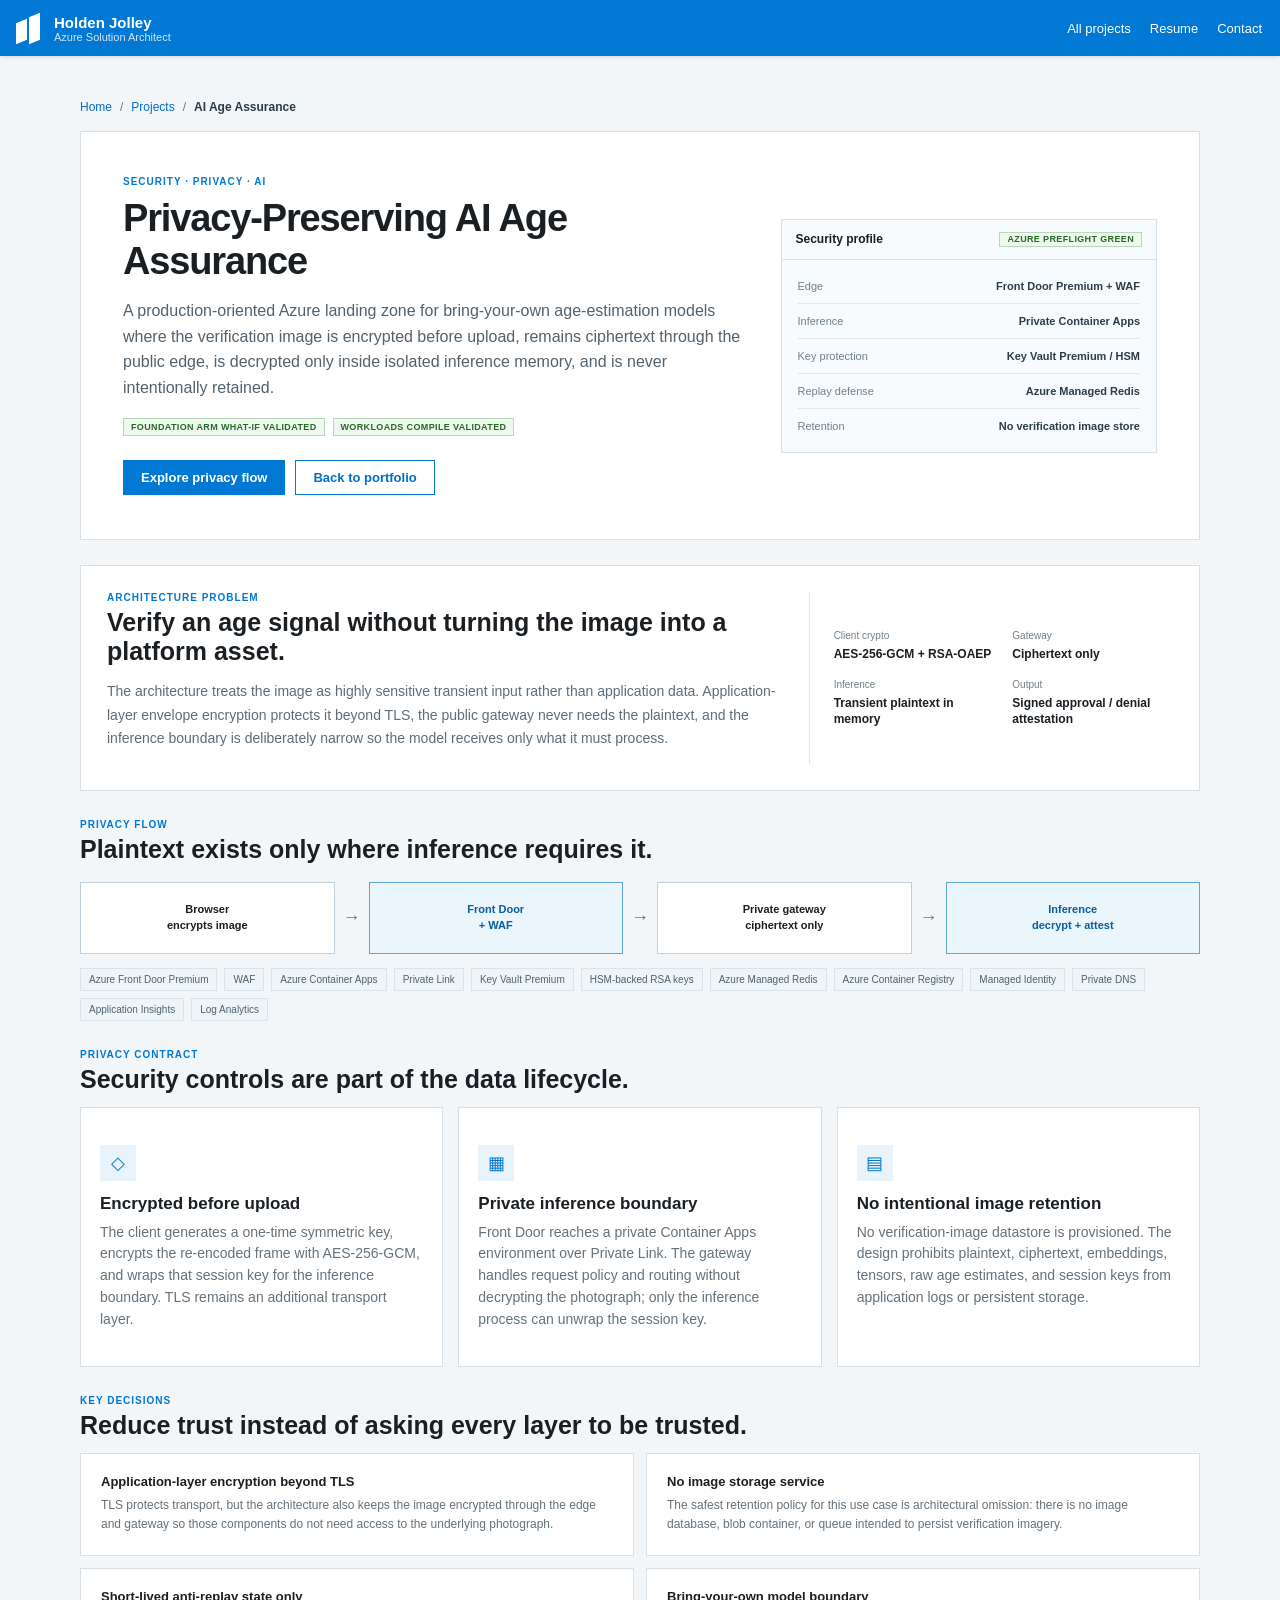
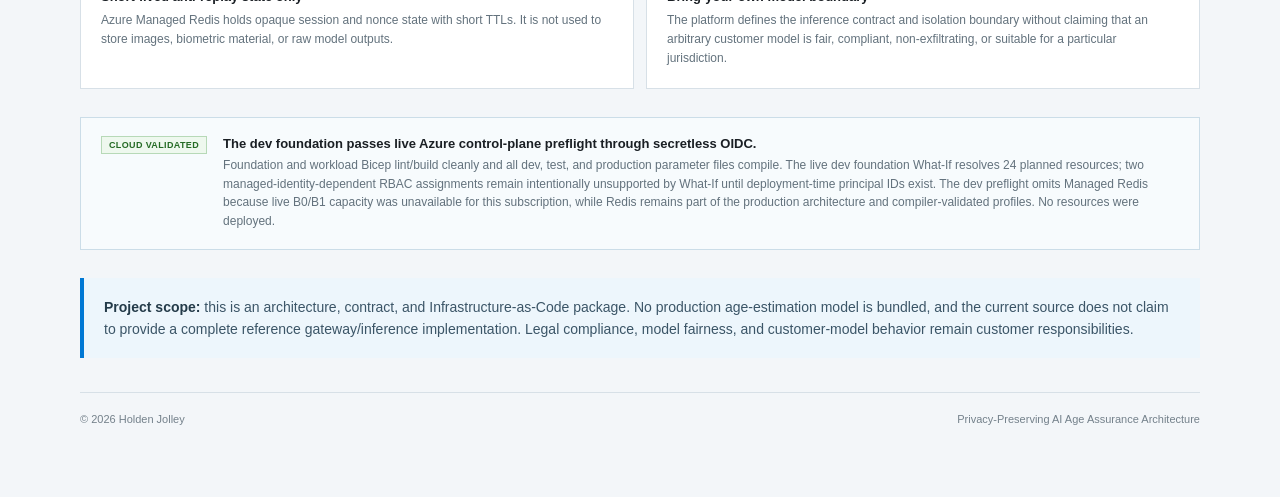
==== projects/age-verification/index.html @ d97024db "Update age assurance cloud validation evidence" ====
<!doctype html>
<html lang="en">
<head>
  <meta charset="utf-8">
  <meta name="viewport" content="width=device-width,initial-scale=1">
  <meta name="description" content="Privacy-preserving AI age assurance Azure reference architecture by Holden Jolley using client-side encryption, private inference, HSM-backed keys, and no intentional image retention.">
  <title>AI Age Assurance Platform | Holden Jolley</title>
  <link rel="stylesheet" href="../../styles.css">
</head>
<body>
  <header class="topbar">
    <div class="brand"><div class="azure-mark" aria-hidden="true"><span></span><span></span></div><div><div class="brand-title">Holden Jolley</div><div class="brand-subtitle">Azure Solution Architect</div></div></div>
    <div class="top-actions"><a href="../../#projects">All projects</a><a href="../../resume.pdf">Resume</a><a href="mailto:Jolleyholden@gmail.com">Contact</a></div>
  </header>

  <main class="content project-page">
    <div class="breadcrumb"><a href="../../">Home</a><span>/</span><a href="../../#projects">Projects</a><span>/</span><strong>AI Age Assurance</strong></div>

    <section class="hero">
      <div>
        <div class="project-kicker"><div class="eyebrow">SECURITY · PRIVACY · AI</div></div>
        <h1>Privacy-Preserving AI Age Assurance</h1>
        <p class="hero-copy">A production-oriented Azure landing zone for bring-your-own age-estimation models where the verification image is encrypted before upload, remains ciphertext through the public edge, is decrypted only inside isolated inference memory, and is never intentionally retained.</p>
        <div class="project-status"><span class="status-chip success">Foundation ARM What-If validated</span><span class="status-chip success">Workloads compile validated</span></div>
        <div class="hero-actions"><a class="button primary" href="#privacy-flow">Explore privacy flow</a><a class="button" href="../../">Back to portfolio</a></div>
      </div>
      <div class="hero-panel validation-panel">
        <div class="panel-header"><span>Security profile</span><span class="status-chip success">Azure preflight green</span></div>
        <div class="validation-list">
          <div><span>Edge</span><strong>Front Door Premium + WAF</strong></div>
          <div><span>Inference</span><strong>Private Container Apps</strong></div>
          <div><span>Key protection</span><strong>Key Vault Premium / HSM</strong></div>
          <div><span>Replay defense</span><strong>Azure Managed Redis</strong></div>
          <div><span>Retention</span><strong>No verification image store</strong></div>
        </div>
      </div>
    </section>

    <section class="section split">
      <div>
        <div class="eyebrow">ARCHITECTURE PROBLEM</div>
        <h2>Verify an age signal without turning the image into a platform asset.</h2>
        <p>The architecture treats the image as highly sensitive transient input rather than application data. Application-layer envelope encryption protects it beyond TLS, the public gateway never needs the plaintext, and the inference boundary is deliberately narrow so the model receives only what it must process.</p>
      </div>
      <div class="info-card">
        <div><span>Client crypto</span><strong>AES-256-GCM + RSA-OAEP</strong></div>
        <div><span>Gateway</span><strong>Ciphertext only</strong></div>
        <div><span>Inference</span><strong>Transient plaintext in memory</strong></div>
        <div><span>Output</span><strong>Signed approval / denial attestation</strong></div>
      </div>
    </section>

    <section class="section" id="privacy-flow">
      <div class="eyebrow">PRIVACY FLOW</div>
      <h2>Plaintext exists only where inference requires it.</h2>
      <div class="architecture-flow seven" aria-label="Age assurance privacy flow">
        <div class="flow-node">Browser<br>encrypts image</div><div class="flow-arrow">→</div>
        <div class="flow-node accent">Front Door<br>+ WAF</div><div class="flow-arrow">→</div>
        <div class="flow-node">Private gateway<br>ciphertext only</div><div class="flow-arrow">→</div>
        <div class="flow-node accent">Inference<br>decrypt + attest</div>
      </div>
      <div class="service-list" aria-label="Azure services used">
        <span>Azure Front Door Premium</span><span>WAF</span><span>Azure Container Apps</span><span>Private Link</span><span>Key Vault Premium</span><span>HSM-backed RSA keys</span><span>Azure Managed Redis</span><span>Azure Container Registry</span><span>Managed Identity</span><span>Private DNS</span><span>Application Insights</span><span>Log Analytics</span>
      </div>
    </section>

    <section class="section">
      <div class="eyebrow">PRIVACY CONTRACT</div>
      <h2>Security controls are part of the data lifecycle.</h2>
      <div class="project-grid">
        <div class="project-card"><div class="service-icon">◇</div><h3>Encrypted before upload</h3><p>The client generates a one-time symmetric key, encrypts the re-encoded frame with AES-256-GCM, and wraps that session key for the inference boundary. TLS remains an additional transport layer.</p></div>
        <div class="project-card"><div class="service-icon">▦</div><h3>Private inference boundary</h3><p>Front Door reaches a private Container Apps environment over Private Link. The gateway handles request policy and routing without decrypting the photograph; only the inference process can unwrap the session key.</p></div>
        <div class="project-card"><div class="service-icon">▤</div><h3>No intentional image retention</h3><p>No verification-image datastore is provisioned. The design prohibits plaintext, ciphertext, embeddings, tensors, raw age estimates, and session keys from application logs or persistent storage.</p></div>
      </div>
    </section>

    <section class="section">
      <div class="eyebrow">KEY DECISIONS</div>
      <h2>Reduce trust instead of asking every layer to be trusted.</h2>
      <div class="decision-grid">
        <div class="decision-card"><strong>Application-layer encryption beyond TLS</strong><p>TLS protects transport, but the architecture also keeps the image encrypted through the edge and gateway so those components do not need access to the underlying photograph.</p></div>
        <div class="decision-card"><strong>No image storage service</strong><p>The safest retention policy for this use case is architectural omission: there is no image database, blob container, or queue intended to persist verification imagery.</p></div>
        <div class="decision-card"><strong>Short-lived anti-replay state only</strong><p>Azure Managed Redis holds opaque session and nonce state with short TTLs. It is not used to store images, biometric material, or raw model outputs.</p></div>
        <div class="decision-card"><strong>Bring-your-own model boundary</strong><p>The platform defines the inference contract and isolation boundary without claiming that an arbitrary customer model is fair, compliant, non-exfiltrating, or suitable for a particular jurisdiction.</p></div>
      </div>
    </section>

    <section class="section">
      <div class="status-banner">
        <span class="status-chip success">Cloud validated</span>
        <div><strong>The dev foundation passes live Azure control-plane preflight through secretless OIDC.</strong><p>Foundation and workload Bicep lint/build cleanly and all dev, test, and production parameter files compile. The live dev foundation What-If resolves 24 planned resources; two managed-identity-dependent RBAC assignments remain intentionally unsupported by What-If until deployment-time principal IDs exist. The dev preflight omits Managed Redis because live B0/B1 capacity was unavailable for this subscription, while Redis remains part of the production architecture and compiler-validated profiles. No resources were deployed.</p></div>
      </div>
    </section>

    <section class="section callout"><strong>Project scope:</strong> this is an architecture, contract, and Infrastructure-as-Code package. No production age-estimation model is bundled, and the current source does not claim to provide a complete reference gateway/inference implementation. Legal compliance, model fairness, and customer-model behavior remain customer responsibilities.</section>

    <footer><span>© 2026 Holden Jolley</span><span>Privacy-Preserving AI Age Assurance Architecture</span></footer>
  </main>
</body>
</html>
---- styles.css ----
*{box-sizing:border-box}html{scroll-behavior:smooth}body{margin:0;background:#f3f6f9;color:#1a1f24;font-family:"Segoe UI",Arial,sans-serif;font-size:14px}.topbar{height:56px;background:#0078d4;color:#fff;display:flex;align-items:center;justify-content:space-between;padding:0 18px 0 16px;position:sticky;top:0;z-index:20;box-shadow:0 1px 4px #0002}.brand{display:flex;align-items:center;gap:11px}.azure-mark{width:27px;height:27px;position:relative;display:flex;align-items:flex-end;gap:2px}.azure-mark span:first-child{width:11px;height:21px;background:#fff;transform:skewY(-22deg)}.azure-mark span:last-child{width:11px;height:27px;background:#fff;transform:skewY(-22deg)}.brand-title{font-size:15px;font-weight:600}.brand-subtitle{font-size:11px;opacity:.82}.top-actions{display:flex;align-items:center;gap:19px}.top-actions a{color:#fff;text-decoration:none;font-size:13px}.icon-link{font-size:17px!important}.profile{border:1px solid #ffffff66;background:#006cc1;color:#fff;border-radius:50%;width:30px;height:30px;font-size:11px}.portal-shell{display:flex;min-height:calc(100vh - 56px)}.sidebar{width:240px;background:#fff;border-right:1px solid #d9e1e8;padding:22px 10px;position:fixed;top:56px;bottom:0;overflow:auto}.sidebar-label{font-size:10px;color:#697887;font-weight:700;letter-spacing:.09em;padding:0 12px 9px}.nav-item{display:flex;gap:12px;align-items:center;padding:10px 12px;color:#34434f;text-decoration:none;border-left:3px solid transparent;font-size:13px}.nav-item span{width:16px;text-align:center;color:#526a7d}.nav-item:hover{background:#f1f7fc;color:#006fc9}.nav-item.active{background:#e8f3fb;color:#006fc9;border-left-color:#0078d4;font-weight:600}.sidebar-divider{border-top:1px solid #e3e8ec;margin:17px 10px}.sidebar-footer{position:sticky;bottom:0;margin:30px 4px 0;padding:12px;background:#f5f9fc;border:1px solid #dce8f1;display:flex;gap:9px;font-size:11px}.sidebar-footer strong{display:block;font-size:11px}.sidebar-footer small{color:#6a7782}.status-dot{width:8px;height:8px;border-radius:50%;background:#107c10;margin-top:3px}.content{margin-left:240px;width:calc(100% - 240px);max-width:1500px;padding:20px 30px}.breadcrumb{color:#667784;font-size:12px;margin:2px 0 17px;display:flex;gap:8px}.breadcrumb strong{color:#2b3a44}.hero{background:#fff;border:1px solid #d8e1e8;display:grid;grid-template-columns:1.25fr .75fr;gap:30px;padding:44px 42px;margin-bottom:25px;min-height:340px;align-items:center}.eyebrow{font-size:10px;letter-spacing:.1em;font-weight:700;color:#0078d4}.hero h1{font-size:38px;line-height:1.12;font-weight:600;letter-spacing:-.03em;margin:8px 0 14px;max-width:700px}.hero-copy{font-size:16px;color:#52616d;line-height:1.6;max-width:650px}.hero-actions{display:flex;gap:10px;margin-top:24px}.button{display:inline-block;padding:9px 17px;border:1px solid #0078d4;color:#006fc9;text-decoration:none;font-weight:600;font-size:13px;background:#fff}.button.primary{background:#0078d4;color:#fff}.hero-panel{border:1px solid #d7e2ea;background:#f8fbfd;min-height:235px}.panel-header{height:40px;border-bottom:1px solid #d7e2ea;padding:12px 14px;font-size:12px;font-weight:600;display:flex;justify-content:space-between}.panel-menu{color:#71818e}.architecture-mini{padding:28px 24px;text-align:center}.arch-node{background:#fff;border:1px solid #a9c8dc;padding:10px 12px;font-size:11px;box-shadow:0 1px 2px #0000000d}.arch-node.client{width:100px;margin:auto}.arch-node.azure{width:120px;margin:auto;background:#e9f5fd;border-color:#0078d4;color:#006fc9;font-weight:600}.arch-line{height:25px;border-left:1px solid #8aa9bc;margin:auto;width:1px}.arch-row{display:grid;grid-template-columns:repeat(3,1fr);gap:8px}.section{margin:0 0 28px}.section-heading{display:flex;justify-content:space-between;align-items:end;margin-bottom:12px}.section h2{font-size:25px;font-weight:600;margin:5px 0 13px}.count{font-size:11px;color:#687985}.project-grid{display:grid;grid-template-columns:repeat(3,1fr);gap:15px}.project-card{background:#fff;border:1px solid #d7e0e7;padding:19px;text-decoration:none;color:inherit;min-height:245px;transition:.16s}.project-card:hover{border-color:#0078d4;box-shadow:0 3px 12px #0078d41c;transform:translateY(-2px)}.card-top{display:flex;justify-content:space-between;color:#778691;font-size:11px}.arrow{font-size:18px;color:#0078d4}.service-icon{width:36px;height:36px;margin:22px 0 13px;background:#e8f3fb;color:#0078d4;display:grid;place-items:center;font-size:18px}.project-card h3{font-size:17px;margin:0 0 8px;font-weight:600}.project-card p{color:#63727d;line-height:1.55;margin:0 0 17px}.tags{display:flex;gap:6px}.tags span{background:#f1f4f6;border:1px solid #e0e6ea;padding:4px 7px;font-size:10px;color:#53636e}.split{display:grid;grid-template-columns:1.3fr .7fr;gap:25px;background:#fff;border:1px solid #d7e0e7;padding:26px}.split p{color:#5c6d79;line-height:1.65;max-width:680px}.text-link{color:#006fc9;text-decoration:none;font-weight:600;font-size:13px}.info-card{border-left:1px solid #dce4e9;padding-left:24px;display:grid;grid-template-columns:1fr 1fr;gap:18px;align-content:center}.info-card span{display:block;color:#71808b;font-size:10px;margin-bottom:4px}.info-card strong{font-size:12px}.capability-grid{display:grid;grid-template-columns:repeat(4,1fr);gap:12px}.capability{background:#fff;border:1px solid #d7e0e7;padding:18px;min-height:120px}.capability strong{display:block;font-size:13px;margin-bottom:10px}.capability span{font-size:11px;color:#667681;line-height:1.5}.quote-card{background:#e8f3fb;border-left:4px solid #0078d4;padding:23px}.quote-card span{font-size:35px;color:#0078d4}.quote-card p{font-size:16px!important;color:#36566a!important;margin:0}.contact-section{display:flex;justify-content:space-between;align-items:center}.contact-section h2{margin-bottom:0}footer{border-top:1px solid #d7e0e7;padding:20px 0 30px;display:flex;justify-content:space-between;color:#74818b;font-size:11px}@media(max-width:950px){.sidebar{width:205px}.content{margin-left:205px;width:calc(100% - 205px)}.project-grid{grid-template-columns:1fr}.capability-grid{grid-template-columns:1fr 1fr}.hero{grid-template-columns:1fr}.top-actions a{display:none}}@media(max-width:650px){.sidebar{position:static;width:100%;height:auto;border-right:0;border-bottom:1px solid #d9e1e8}.portal-shell{display:block}.content{margin:0;width:100%;padding:15px}.sidebar nav{display:grid;grid-template-columns:repeat(3,1fr)}.sidebar-divider,.sidebar-footer,.sidebar-label{display:none}.hero{padding:27px 22px}.hero h1{font-size:30px}.split{grid-template-columns:1fr}.info-card{border-left:0;border-top:1px solid #dce4e9;padding:18px 0 0}.capability-grid{grid-template-columns:1fr}.contact-section{display:block}.contact-section .button{margin-top:12px}footer{display:block}footer span{display:block;margin:4px 0}}

/* Portfolio architecture presentation */
.section-copy{color:#63727d;line-height:1.6;max-width:760px;margin:0}.validation-panel{min-height:0}.validation-list{padding:9px 16px}.validation-list>div{display:flex;justify-content:space-between;gap:18px;padding:11px 0;border-bottom:1px solid #e1e8ed}.validation-list>div:last-child{border-bottom:0}.validation-list span{color:#71808b;font-size:11px}.validation-list strong{text-align:right;font-size:11px;font-weight:600;color:#2c3d49}.status-chip{display:inline-flex;align-items:center;width:max-content;border:1px solid #cbd7df;background:#f5f8fa;color:#4a5b67;padding:3px 7px;font-size:9px;font-weight:700;text-transform:uppercase;letter-spacing:.04em}.status-chip.success{border-color:#b7d9b7;background:#eef8ee;color:#256b25}.project-card{display:flex;flex-direction:column;min-height:345px}.project-card .service-icon{margin-top:18px}.project-card p{flex:1}.card-status{display:flex;align-items:center;justify-content:space-between;gap:8px;padding-top:2px;margin-bottom:12px}.status-note{font-size:10px;color:#788691}.tags{flex-wrap:wrap}.compact-actions{margin-top:18px}.evidence-section{background:#fff;border:1px solid #d7e0e7;padding:26px}.evidence-grid{display:grid;grid-template-columns:repeat(3,1fr);gap:1px;background:#dfe7ec;border:1px solid #dfe7ec}.evidence-card{background:#fff;padding:23px;min-height:170px}.evidence-number{display:block;font-size:10px;color:#0078d4;font-weight:700;letter-spacing:.08em;margin-bottom:26px}.evidence-card strong{display:block;font-size:14px;margin-bottom:8px}.evidence-card p{font-size:12px;line-height:1.6;color:#657580;margin:0}.project-page{margin-left:0;width:100%;max-width:1180px;margin-right:auto;margin-left:auto;padding:42px 30px}.project-page .hero{min-height:300px}.project-page .project-grid{align-items:stretch}.project-page .project-card{min-height:0}.project-page .project-card:hover{transform:none;box-shadow:none;border-color:#d7e0e7}.project-kicker{display:flex;gap:8px;align-items:center;margin-bottom:10px}.project-status{display:flex;flex-wrap:wrap;gap:8px;margin-top:18px}.architecture-flow{display:grid;grid-template-columns:repeat(5,minmax(0,1fr));gap:8px;align-items:center;margin-top:18px}.flow-node{background:#fff;border:1px solid #bfd0dc;padding:15px 10px;text-align:center;min-height:72px;display:grid;place-items:center;font-size:11px;line-height:1.4;font-weight:600}.flow-arrow{text-align:center;color:#5f7686;font-size:18px}.flow-node.accent{background:#eaf5fc;border-color:#5fa5d5;color:#075f9e}.architecture-flow.seven{grid-template-columns:1fr auto 1fr auto 1fr auto 1fr}.decision-grid{display:grid;grid-template-columns:repeat(2,1fr);gap:12px}.decision-card{background:#fff;border:1px solid #d7e0e7;padding:20px}.decision-card strong{display:block;font-size:13px;margin-bottom:7px}.decision-card p{margin:0;color:#63727d;line-height:1.6;font-size:12px}.status-banner{display:grid;grid-template-columns:auto 1fr;gap:16px;align-items:start;background:#f7fbfd;border:1px solid #cbdde8;padding:18px 20px}.status-banner strong{display:block;font-size:13px;margin-bottom:5px}.status-banner p{margin:0;color:#63727d;font-size:12px;line-height:1.55}.service-list{display:flex;flex-wrap:wrap;gap:7px;margin-top:14px}.service-list span{background:#eef4f8;border:1px solid #d8e3ea;padding:5px 8px;font-size:10px;color:#50636f}.callout{border-left:4px solid #0078d4;background:#edf6fc;padding:18px 20px;color:#3b5567;line-height:1.6}.callout strong{color:#243b49}.project-page footer{margin-top:34px}.breadcrumb a{color:#006fc9;text-decoration:none}
@media(max-width:950px){.evidence-grid{grid-template-columns:1fr}.decision-grid{grid-template-columns:1fr}.project-page{padding:30px 22px}.architecture-flow,.architecture-flow.seven{grid-template-columns:1fr}.flow-arrow{transform:rotate(90deg)}}
@media(max-width:650px){.project-page{padding:20px 15px}.validation-list>div{display:block}.validation-list strong{display:block;text-align:left;margin-top:3px}.card-status{align-items:flex-start;flex-direction:column}.evidence-section{padding:20px}.project-page .hero{padding:25px 20px}.project-status{margin-top:14px}}
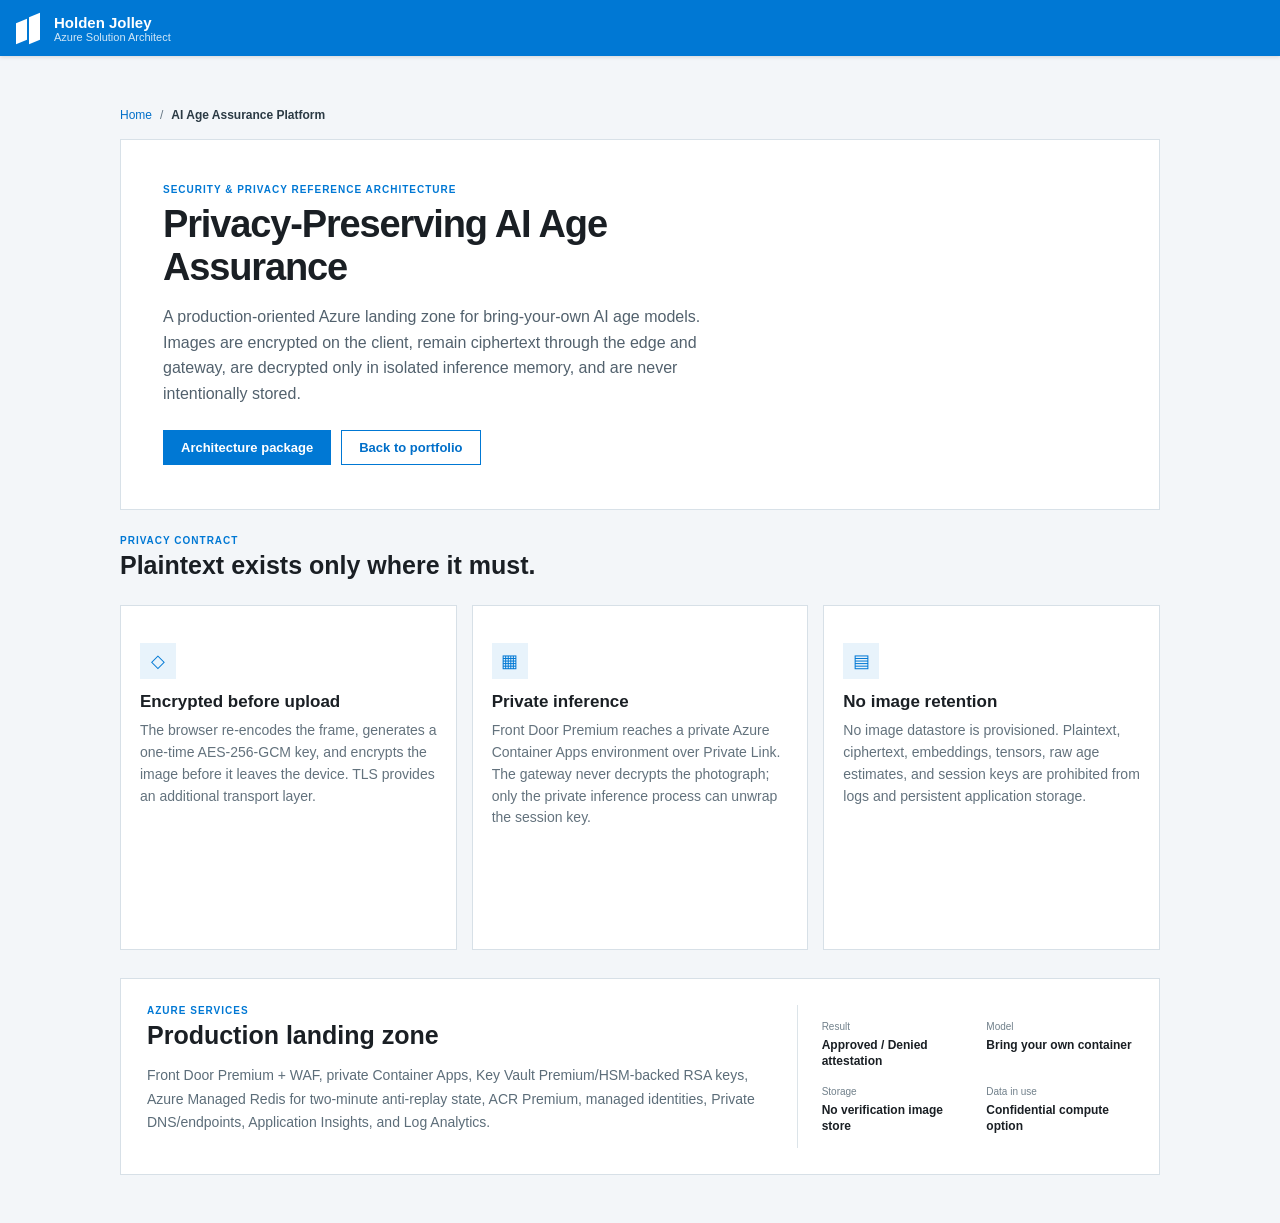
==== commit 693bda5e: "Merge e2256ee841162e3162328dd27b0aea34e8d397e6 into a14c095d4744032aa73c3f206e3962e5f6b6f029" ====
--- a/projects/age-verification/index.html
+++ b/projects/age-verification/index.html
@@ -3,98 +3,34 @@
 <head>
   <meta charset="utf-8">
   <meta name="viewport" content="width=device-width,initial-scale=1">
-  <meta name="description" content="Privacy-preserving AI age assurance Azure reference architecture by Holden Jolley using client-side encryption, private inference, HSM-backed keys, and no intentional image retention.">
+  <meta name="description" content="Privacy-preserving AI age assurance Azure reference architecture">
   <title>AI Age Assurance Platform | Holden Jolley</title>
   <link rel="stylesheet" href="../../styles.css">
 </head>
 <body>
-  <header class="topbar">
-    <div class="brand"><div class="azure-mark" aria-hidden="true"><span></span><span></span></div><div><div class="brand-title">Holden Jolley</div><div class="brand-subtitle">Azure Solution Architect</div></div></div>
-    <div class="top-actions"><a href="../../#projects">All projects</a><a href="../../resume.pdf">Resume</a><a href="mailto:Jolleyholden@gmail.com">Contact</a></div>
-  </header>
-
-  <main class="content project-page">
-    <div class="breadcrumb"><a href="../../">Home</a><span>/</span><a href="../../#projects">Projects</a><span>/</span><strong>AI Age Assurance</strong></div>
-
+  <header class="topbar"><div class="brand"><div class="azure-mark"><span></span><span></span></div><div><div class="brand-title">Holden Jolley</div><div class="brand-subtitle">Azure Solution Architect</div></div></div></header>
+  <main class="content" style="margin-left:0;width:100%;max-width:1100px;margin-right:auto;margin-left:auto;padding-top:50px">
+    <div class="breadcrumb"><a href="../../">Home</a><span>/</span><strong>AI Age Assurance Platform</strong></div>
     <section class="hero">
       <div>
-        <div class="project-kicker"><div class="eyebrow">SECURITY · PRIVACY · AI</div></div>
+        <div class="eyebrow">SECURITY &amp; PRIVACY REFERENCE ARCHITECTURE</div>
         <h1>Privacy-Preserving AI Age Assurance</h1>
-        <p class="hero-copy">A production-oriented Azure landing zone for bring-your-own age-estimation models where the verification image is encrypted before upload, remains ciphertext through the public edge, is decrypted only inside isolated inference memory, and is never intentionally retained.</p>
-        <div class="project-status"><span class="status-chip success">Foundation ARM What-If validated</span><span class="status-chip success">Workloads compile validated</span></div>
-        <div class="hero-actions"><a class="button primary" href="#privacy-flow">Explore privacy flow</a><a class="button" href="../../">Back to portfolio</a></div>
-      </div>
-      <div class="hero-panel validation-panel">
-        <div class="panel-header"><span>Security profile</span><span class="status-chip success">Azure preflight green</span></div>
-        <div class="validation-list">
-          <div><span>Edge</span><strong>Front Door Premium + WAF</strong></div>
-          <div><span>Inference</span><strong>Private Container Apps</strong></div>
-          <div><span>Key protection</span><strong>Key Vault Premium / HSM</strong></div>
-          <div><span>Replay defense</span><strong>Azure Managed Redis</strong></div>
-          <div><span>Retention</span><strong>No verification image store</strong></div>
-        </div>
+        <p class="hero-copy">A production-oriented Azure landing zone for bring-your-own AI age models. Images are encrypted on the client, remain ciphertext through the edge and gateway, are decrypted only in isolated inference memory, and are never intentionally stored.</p>
+        <div class="hero-actions"><a class="button primary" href="platform/README.md">Architecture package</a><a class="button" href="../../">Back to portfolio</a></div>
       </div>
     </section>
-
-    <section class="section split">
-      <div>
-        <div class="eyebrow">ARCHITECTURE PROBLEM</div>
-        <h2>Verify an age signal without turning the image into a platform asset.</h2>
-        <p>The architecture treats the image as highly sensitive transient input rather than application data. Application-layer envelope encryption protects it beyond TLS, the public gateway never needs the plaintext, and the inference boundary is deliberately narrow so the model receives only what it must process.</p>
-      </div>
-      <div class="info-card">
-        <div><span>Client crypto</span><strong>AES-256-GCM + RSA-OAEP</strong></div>
-        <div><span>Gateway</span><strong>Ciphertext only</strong></div>
-        <div><span>Inference</span><strong>Transient plaintext in memory</strong></div>
-        <div><span>Output</span><strong>Signed approval / denial attestation</strong></div>
+    <section class="section">
+      <div class="section-heading"><div><div class="eyebrow">PRIVACY CONTRACT</div><h2>Plaintext exists only where it must.</h2></div></div>
+      <div class="project-grid">
+        <div class="project-card"><div class="service-icon">◇</div><h3>Encrypted before upload</h3><p>The browser re-encodes the frame, generates a one-time AES-256-GCM key, and encrypts the image before it leaves the device. TLS provides an additional transport layer.</p></div>
+        <div class="project-card"><div class="service-icon">▦</div><h3>Private inference</h3><p>Front Door Premium reaches a private Azure Container Apps environment over Private Link. The gateway never decrypts the photograph; only the private inference process can unwrap the session key.</p></div>
+        <div class="project-card"><div class="service-icon">▤</div><h3>No image retention</h3><p>No image datastore is provisioned. Plaintext, ciphertext, embeddings, tensors, raw age estimates, and session keys are prohibited from logs and persistent application storage.</p></div>
       </div>
     </section>
-
-    <section class="section" id="privacy-flow">
-      <div class="eyebrow">PRIVACY FLOW</div>
-      <h2>Plaintext exists only where inference requires it.</h2>
-      <div class="architecture-flow seven" aria-label="Age assurance privacy flow">
-        <div class="flow-node">Browser<br>encrypts image</div><div class="flow-arrow">→</div>
-        <div class="flow-node accent">Front Door<br>+ WAF</div><div class="flow-arrow">→</div>
-        <div class="flow-node">Private gateway<br>ciphertext only</div><div class="flow-arrow">→</div>
-        <div class="flow-node accent">Inference<br>decrypt + attest</div>
-      </div>
-      <div class="service-list" aria-label="Azure services used">
-        <span>Azure Front Door Premium</span><span>WAF</span><span>Azure Container Apps</span><span>Private Link</span><span>Key Vault Premium</span><span>HSM-backed RSA keys</span><span>Azure Managed Redis</span><span>Azure Container Registry</span><span>Managed Identity</span><span>Private DNS</span><span>Application Insights</span><span>Log Analytics</span>
-      </div>
+    <section class="section split">
+      <div><div class="eyebrow">AZURE SERVICES</div><h2>Production landing zone</h2><p>Front Door Premium + WAF, private Container Apps, Key Vault Premium/HSM-backed RSA keys, Azure Managed Redis for two-minute anti-replay state, ACR Premium, managed identities, Private DNS/endpoints, Application Insights, and Log Analytics.</p></div>
+      <div class="info-card"><div><span>Result</span><strong>Approved / Denied attestation</strong></div><div><span>Model</span><strong>Bring your own container</strong></div><div><span>Storage</span><strong>No verification image store</strong></div><div><span>Data in use</span><strong>Confidential compute option</strong></div></div>
     </section>
-
-    <section class="section">
-      <div class="eyebrow">PRIVACY CONTRACT</div>
-      <h2>Security controls are part of the data lifecycle.</h2>
-      <div class="project-grid">
-        <div class="project-card"><div class="service-icon">◇</div><h3>Encrypted before upload</h3><p>The client generates a one-time symmetric key, encrypts the re-encoded frame with AES-256-GCM, and wraps that session key for the inference boundary. TLS remains an additional transport layer.</p></div>
-        <div class="project-card"><div class="service-icon">▦</div><h3>Private inference boundary</h3><p>Front Door reaches a private Container Apps environment over Private Link. The gateway handles request policy and routing without decrypting the photograph; only the inference process can unwrap the session key.</p></div>
-        <div class="project-card"><div class="service-icon">▤</div><h3>No intentional image retention</h3><p>No verification-image datastore is provisioned. The design prohibits plaintext, ciphertext, embeddings, tensors, raw age estimates, and session keys from application logs or persistent storage.</p></div>
-      </div>
-    </section>
-
-    <section class="section">
-      <div class="eyebrow">KEY DECISIONS</div>
-      <h2>Reduce trust instead of asking every layer to be trusted.</h2>
-      <div class="decision-grid">
-        <div class="decision-card"><strong>Application-layer encryption beyond TLS</strong><p>TLS protects transport, but the architecture also keeps the image encrypted through the edge and gateway so those components do not need access to the underlying photograph.</p></div>
-        <div class="decision-card"><strong>No image storage service</strong><p>The safest retention policy for this use case is architectural omission: there is no image database, blob container, or queue intended to persist verification imagery.</p></div>
-        <div class="decision-card"><strong>Short-lived anti-replay state only</strong><p>Azure Managed Redis holds opaque session and nonce state with short TTLs. It is not used to store images, biometric material, or raw model outputs.</p></div>
-        <div class="decision-card"><strong>Bring-your-own model boundary</strong><p>The platform defines the inference contract and isolation boundary without claiming that an arbitrary customer model is fair, compliant, non-exfiltrating, or suitable for a particular jurisdiction.</p></div>
-      </div>
-    </section>
-
-    <section class="section">
-      <div class="status-banner">
-        <span class="status-chip success">Cloud validated</span>
-        <div><strong>The dev foundation passes live Azure control-plane preflight through secretless OIDC.</strong><p>Foundation and workload Bicep lint/build cleanly and all dev, test, and production parameter files compile. The live dev foundation What-If resolves 24 planned resources; two managed-identity-dependent RBAC assignments remain intentionally unsupported by What-If until deployment-time principal IDs exist. The dev preflight omits Managed Redis because live B0/B1 capacity was unavailable for this subscription, while Redis remains part of the production architecture and compiler-validated profiles. No resources were deployed.</p></div>
-      </div>
-    </section>
-
-    <section class="section callout"><strong>Project scope:</strong> this is an architecture, contract, and Infrastructure-as-Code package. No production age-estimation model is bundled, and the current source does not claim to provide a complete reference gateway/inference implementation. Legal compliance, model fairness, and customer-model behavior remain customer responsibilities.</section>
-
-    <footer><span>© 2026 Holden Jolley</span><span>Privacy-Preserving AI Age Assurance Architecture</span></footer>
   </main>
 </body>
 </html>
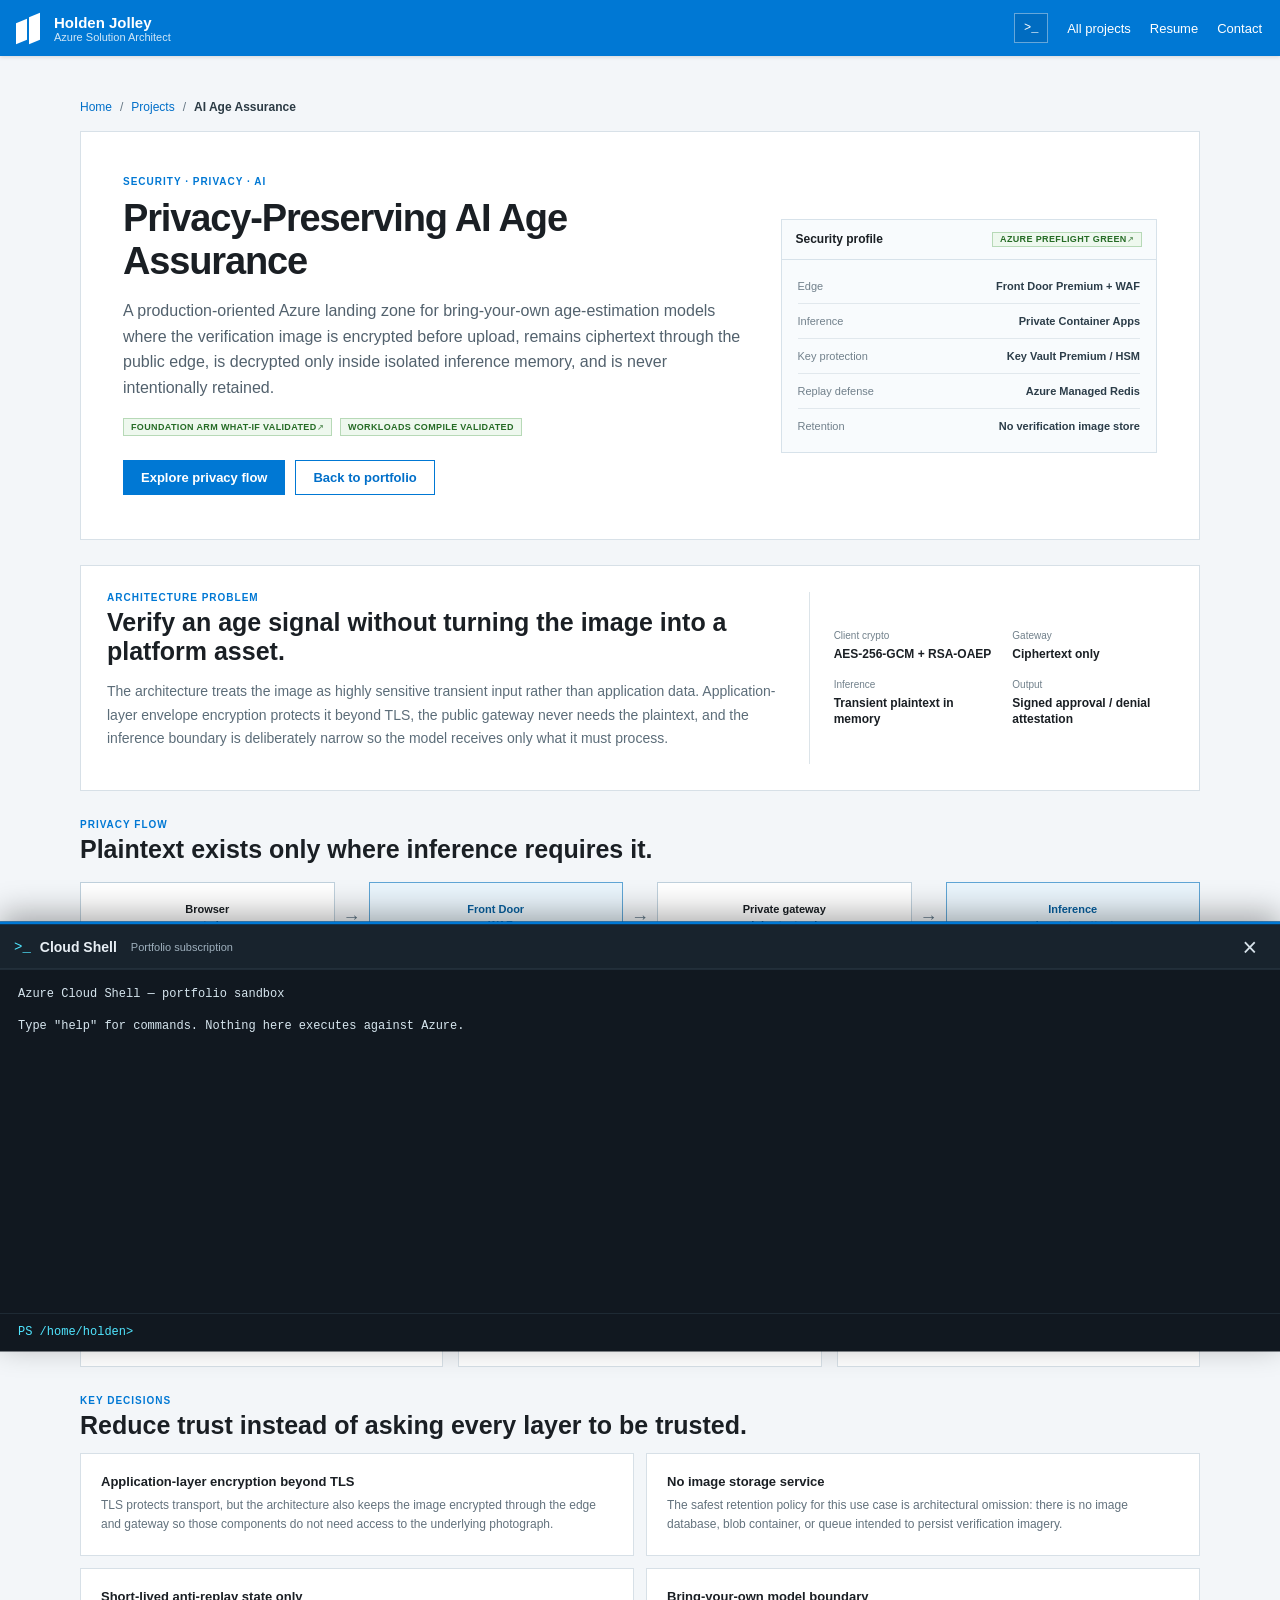
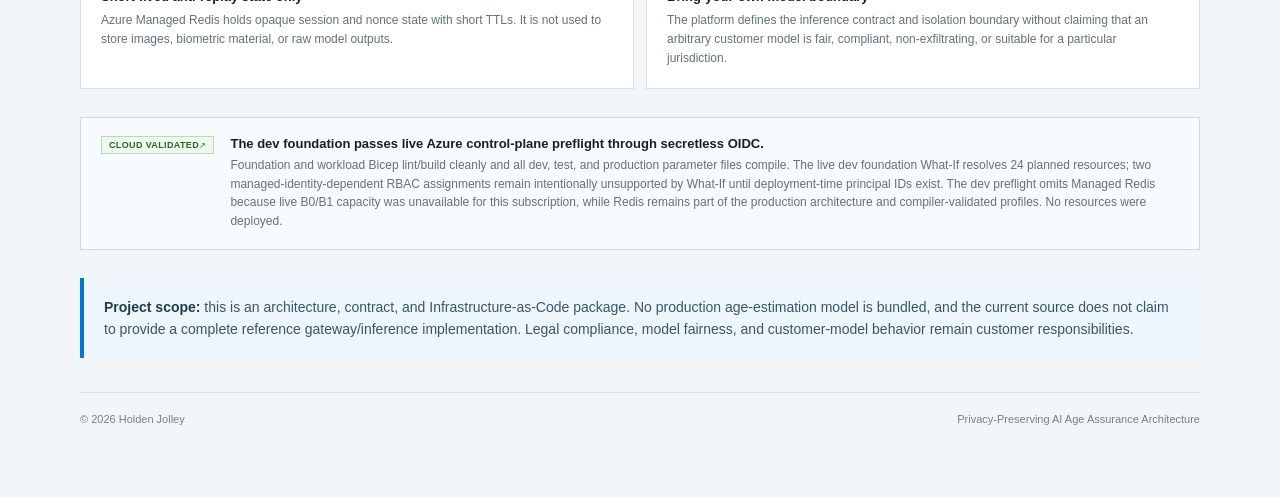
==== commit ae1d5192: "feat: enable Azure easter eggs on age assurance case study" ====
--- a/projects/age-verification/index.html
+++ b/projects/age-verification/index.html
@@ -3,34 +3,99 @@
 <head>
   <meta charset="utf-8">
   <meta name="viewport" content="width=device-width,initial-scale=1">
-  <meta name="description" content="Privacy-preserving AI age assurance Azure reference architecture">
+  <meta name="description" content="Privacy-preserving AI age assurance Azure reference architecture by Holden Jolley using client-side encryption, private inference, HSM-backed keys, and no intentional image retention.">
   <title>AI Age Assurance Platform | Holden Jolley</title>
   <link rel="stylesheet" href="../../styles.css">
 </head>
 <body>
-  <header class="topbar"><div class="brand"><div class="azure-mark"><span></span><span></span></div><div><div class="brand-title">Holden Jolley</div><div class="brand-subtitle">Azure Solution Architect</div></div></div></header>
-  <main class="content" style="margin-left:0;width:100%;max-width:1100px;margin-right:auto;margin-left:auto;padding-top:50px">
-    <div class="breadcrumb"><a href="../../">Home</a><span>/</span><strong>AI Age Assurance Platform</strong></div>
+  <header class="topbar">
+    <div class="brand"><div class="azure-mark" aria-hidden="true"><span></span><span></span></div><div><div class="brand-title">Holden Jolley</div><div class="brand-subtitle">Azure Solution Architect</div></div></div>
+    <div class="top-actions"><a href="../../#projects">All projects</a><a href="../../resume.pdf">Resume</a><a href="mailto:Jolleyholden@gmail.com">Contact</a></div>
+  </header>
+
+  <main class="content project-page">
+    <div class="breadcrumb"><a href="../../">Home</a><span>/</span><a href="../../#projects">Projects</a><span>/</span><strong>AI Age Assurance</strong></div>
+
     <section class="hero">
       <div>
-        <div class="eyebrow">SECURITY &amp; PRIVACY REFERENCE ARCHITECTURE</div>
+        <div class="project-kicker"><div class="eyebrow">SECURITY · PRIVACY · AI</div></div>
         <h1>Privacy-Preserving AI Age Assurance</h1>
-        <p class="hero-copy">A production-oriented Azure landing zone for bring-your-own AI age models. Images are encrypted on the client, remain ciphertext through the edge and gateway, are decrypted only in isolated inference memory, and are never intentionally stored.</p>
-        <div class="hero-actions"><a class="button primary" href="platform/README.md">Architecture package</a><a class="button" href="../../">Back to portfolio</a></div>
+        <p class="hero-copy">A production-oriented Azure landing zone for bring-your-own age-estimation models where the verification image is encrypted before upload, remains ciphertext through the public edge, is decrypted only inside isolated inference memory, and is never intentionally retained.</p>
+        <div class="project-status"><span class="status-chip success">Foundation ARM What-If validated</span><span class="status-chip success">Workloads compile validated</span></div>
+        <div class="hero-actions"><a class="button primary" href="#privacy-flow">Explore privacy flow</a><a class="button" href="../../">Back to portfolio</a></div>
+      </div>
+      <div class="hero-panel validation-panel">
+        <div class="panel-header"><span>Security profile</span><span class="status-chip success">Azure preflight green</span></div>
+        <div class="validation-list">
+          <div><span>Edge</span><strong>Front Door Premium + WAF</strong></div>
+          <div><span>Inference</span><strong>Private Container Apps</strong></div>
+          <div><span>Key protection</span><strong>Key Vault Premium / HSM</strong></div>
+          <div><span>Replay defense</span><strong>Azure Managed Redis</strong></div>
+          <div><span>Retention</span><strong>No verification image store</strong></div>
+        </div>
       </div>
     </section>
-    <section class="section">
-      <div class="section-heading"><div><div class="eyebrow">PRIVACY CONTRACT</div><h2>Plaintext exists only where it must.</h2></div></div>
-      <div class="project-grid">
-        <div class="project-card"><div class="service-icon">◇</div><h3>Encrypted before upload</h3><p>The browser re-encodes the frame, generates a one-time AES-256-GCM key, and encrypts the image before it leaves the device. TLS provides an additional transport layer.</p></div>
-        <div class="project-card"><div class="service-icon">▦</div><h3>Private inference</h3><p>Front Door Premium reaches a private Azure Container Apps environment over Private Link. The gateway never decrypts the photograph; only the private inference process can unwrap the session key.</p></div>
-        <div class="project-card"><div class="service-icon">▤</div><h3>No image retention</h3><p>No image datastore is provisioned. Plaintext, ciphertext, embeddings, tensors, raw age estimates, and session keys are prohibited from logs and persistent application storage.</p></div>
+
+    <section class="section split">
+      <div>
+        <div class="eyebrow">ARCHITECTURE PROBLEM</div>
+        <h2>Verify an age signal without turning the image into a platform asset.</h2>
+        <p>The architecture treats the image as highly sensitive transient input rather than application data. Application-layer envelope encryption protects it beyond TLS, the public gateway never needs the plaintext, and the inference boundary is deliberately narrow so the model receives only what it must process.</p>
+      </div>
+      <div class="info-card">
+        <div><span>Client crypto</span><strong>AES-256-GCM + RSA-OAEP</strong></div>
+        <div><span>Gateway</span><strong>Ciphertext only</strong></div>
+        <div><span>Inference</span><strong>Transient plaintext in memory</strong></div>
+        <div><span>Output</span><strong>Signed approval / denial attestation</strong></div>
       </div>
     </section>
-    <section class="section split">
-      <div><div class="eyebrow">AZURE SERVICES</div><h2>Production landing zone</h2><p>Front Door Premium + WAF, private Container Apps, Key Vault Premium/HSM-backed RSA keys, Azure Managed Redis for two-minute anti-replay state, ACR Premium, managed identities, Private DNS/endpoints, Application Insights, and Log Analytics.</p></div>
-      <div class="info-card"><div><span>Result</span><strong>Approved / Denied attestation</strong></div><div><span>Model</span><strong>Bring your own container</strong></div><div><span>Storage</span><strong>No verification image store</strong></div><div><span>Data in use</span><strong>Confidential compute option</strong></div></div>
+
+    <section class="section" id="privacy-flow">
+      <div class="eyebrow">PRIVACY FLOW</div>
+      <h2>Plaintext exists only where inference requires it.</h2>
+      <div class="architecture-flow seven" aria-label="Age assurance privacy flow">
+        <div class="flow-node">Browser<br>encrypts image</div><div class="flow-arrow">→</div>
+        <div class="flow-node accent">Front Door<br>+ WAF</div><div class="flow-arrow">→</div>
+        <div class="flow-node">Private gateway<br>ciphertext only</div><div class="flow-arrow">→</div>
+        <div class="flow-node accent">Inference<br>decrypt + attest</div>
+      </div>
+      <div class="service-list" aria-label="Azure services used">
+        <span>Azure Front Door Premium</span><span>WAF</span><span>Azure Container Apps</span><span>Private Link</span><span>Key Vault Premium</span><span>HSM-backed RSA keys</span><span>Azure Managed Redis</span><span>Azure Container Registry</span><span>Managed Identity</span><span>Private DNS</span><span>Application Insights</span><span>Log Analytics</span>
+      </div>
     </section>
+
+    <section class="section">
+      <div class="eyebrow">PRIVACY CONTRACT</div>
+      <h2>Security controls are part of the data lifecycle.</h2>
+      <div class="project-grid">
+        <div class="project-card"><div class="service-icon">◇</div><h3>Encrypted before upload</h3><p>The client generates a one-time symmetric key, encrypts the re-encoded frame with AES-256-GCM, and wraps that session key for the inference boundary. TLS remains an additional transport layer.</p></div>
+        <div class="project-card"><div class="service-icon">▦</div><h3>Private inference boundary</h3><p>Front Door reaches a private Container Apps environment over Private Link. The gateway handles request policy and routing without decrypting the photograph; only the inference process can unwrap the session key.</p></div>
+        <div class="project-card"><div class="service-icon">▤</div><h3>No intentional image retention</h3><p>No verification-image datastore is provisioned. The design prohibits plaintext, ciphertext, embeddings, tensors, raw age estimates, and session keys from application logs or persistent storage.</p></div>
+      </div>
+    </section>
+
+    <section class="section">
+      <div class="eyebrow">KEY DECISIONS</div>
+      <h2>Reduce trust instead of asking every layer to be trusted.</h2>
+      <div class="decision-grid">
+        <div class="decision-card"><strong>Application-layer encryption beyond TLS</strong><p>TLS protects transport, but the architecture also keeps the image encrypted through the edge and gateway so those components do not need access to the underlying photograph.</p></div>
+        <div class="decision-card"><strong>No image storage service</strong><p>The safest retention policy for this use case is architectural omission: there is no image database, blob container, or queue intended to persist verification imagery.</p></div>
+        <div class="decision-card"><strong>Short-lived anti-replay state only</strong><p>Azure Managed Redis holds opaque session and nonce state with short TTLs. It is not used to store images, biometric material, or raw model outputs.</p></div>
+        <div class="decision-card"><strong>Bring-your-own model boundary</strong><p>The platform defines the inference contract and isolation boundary without claiming that an arbitrary customer model is fair, compliant, non-exfiltrating, or suitable for a particular jurisdiction.</p></div>
+      </div>
+    </section>
+
+    <section class="section">
+      <div class="status-banner">
+        <span class="status-chip success">Cloud validated</span>
+        <div><strong>The dev foundation passes live Azure control-plane preflight through secretless OIDC.</strong><p>Foundation and workload Bicep lint/build cleanly and all dev, test, and production parameter files compile. The live dev foundation What-If resolves 24 planned resources; two managed-identity-dependent RBAC assignments remain intentionally unsupported by What-If until deployment-time principal IDs exist. The dev preflight omits Managed Redis because live B0/B1 capacity was unavailable for this subscription, while Redis remains part of the production architecture and compiler-validated profiles. No resources were deployed.</p></div>
+      </div>
+    </section>
+
+    <section class="section callout"><strong>Project scope:</strong> this is an architecture, contract, and Infrastructure-as-Code package. No production age-estimation model is bundled, and the current source does not claim to provide a complete reference gateway/inference implementation. Legal compliance, model fairness, and customer-model behavior remain customer responsibilities.</section>
+
+    <footer><span>© 2026 Holden Jolley</span><span>Privacy-Preserving AI Age Assurance Architecture</span></footer>
   </main>
+  <script src="../../script.js"></script>
 </body>
 </html>
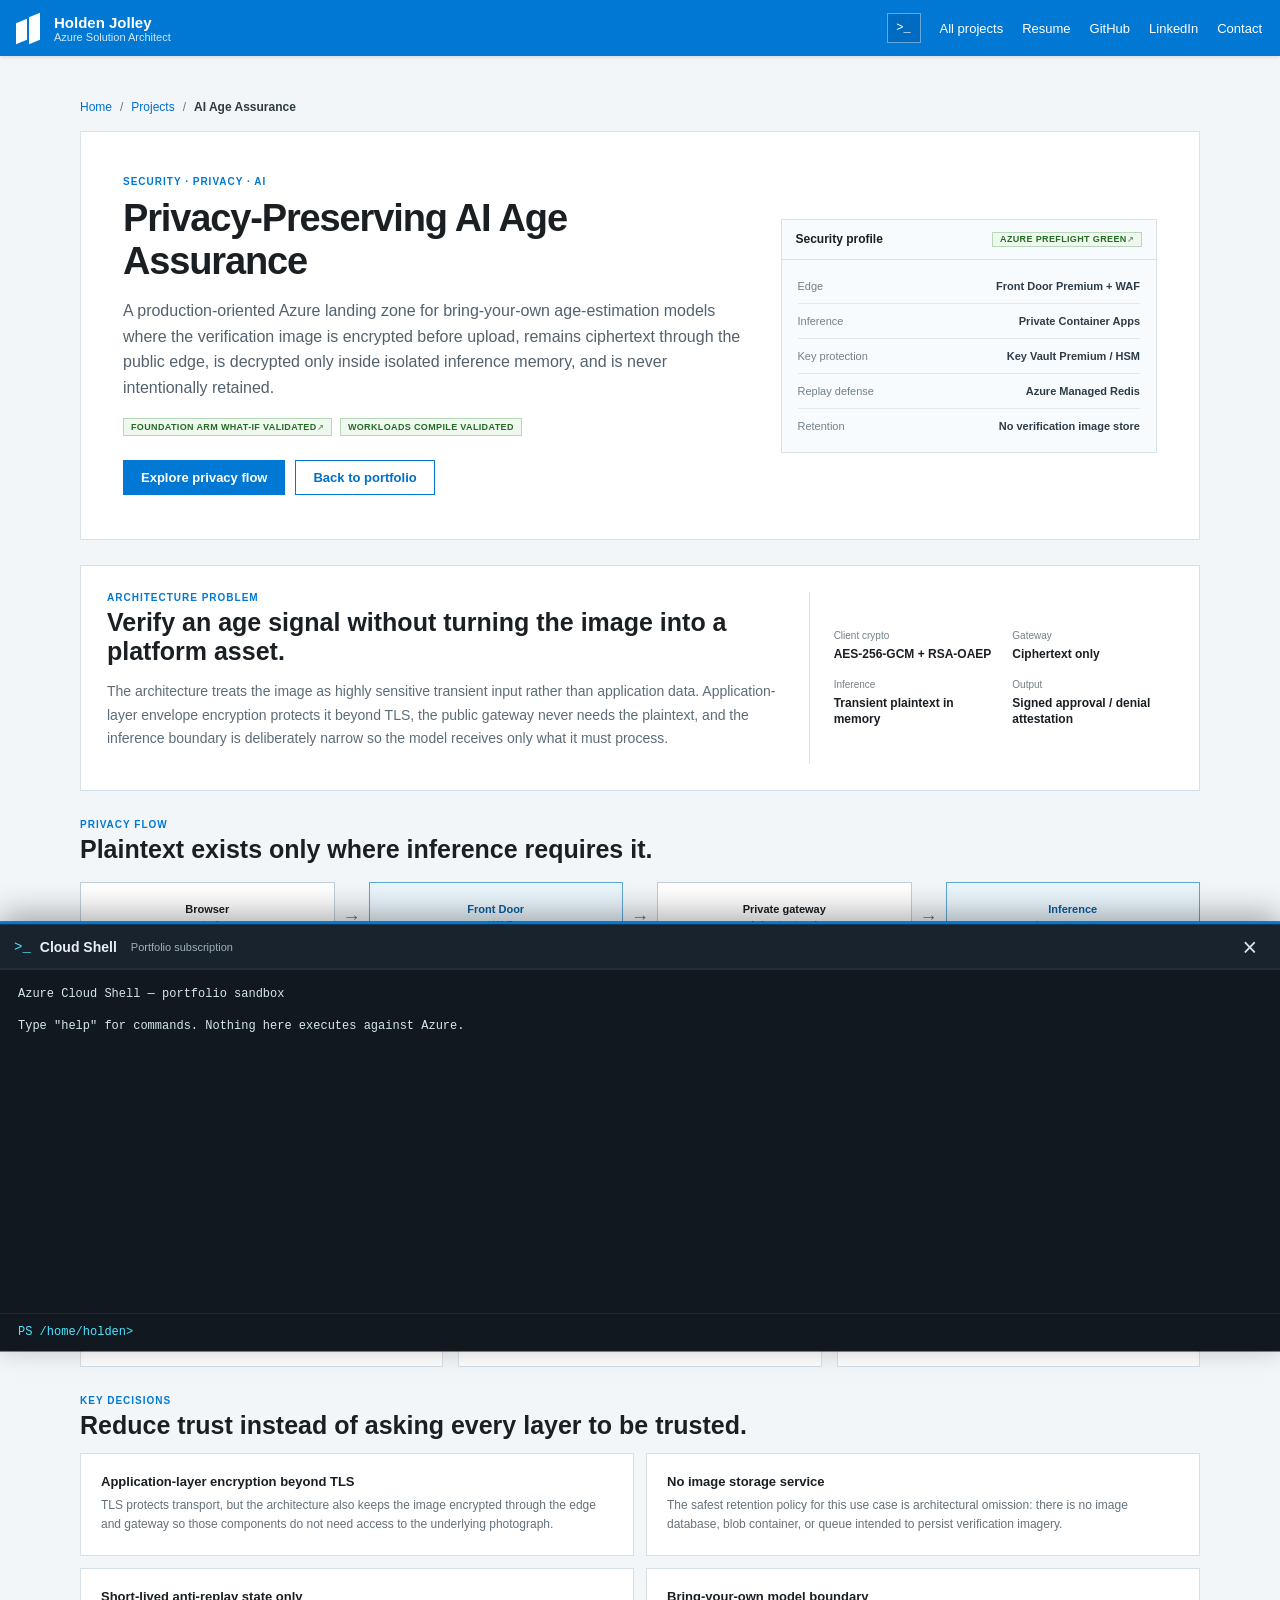
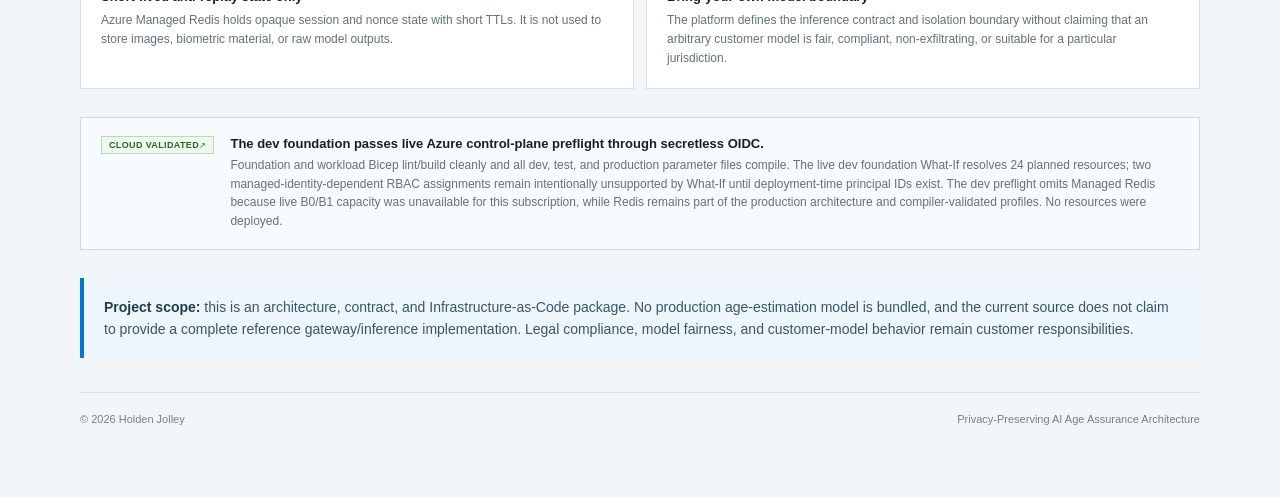
==== commit 0931e5c0: "feat: add LinkedIn link to project pages" ====
--- a/projects/age-verification/index.html
+++ b/projects/age-verification/index.html
@@ -10,7 +10,7 @@
 <body>
   <header class="topbar">
     <div class="brand"><div class="azure-mark" aria-hidden="true"><span></span><span></span></div><div><div class="brand-title">Holden Jolley</div><div class="brand-subtitle">Azure Solution Architect</div></div></div>
-    <div class="top-actions"><a href="../../#projects">All projects</a><a href="../../resume.pdf">Resume</a><a href="mailto:Jolleyholden@gmail.com">Contact</a></div>
+    <div class="top-actions"><a href="../../#projects">All projects</a><a href="../../resume.pdf">Resume</a><a href="https://github.com/HoldenJolley" target="_blank" rel="noreferrer">GitHub</a><a href="https://www.linkedin.com/in/holden-jolley/" target="_blank" rel="noreferrer">LinkedIn</a><a href="mailto:Jolleyholden@gmail.com">Contact</a></div>
   </header>
 
   <main class="content project-page">
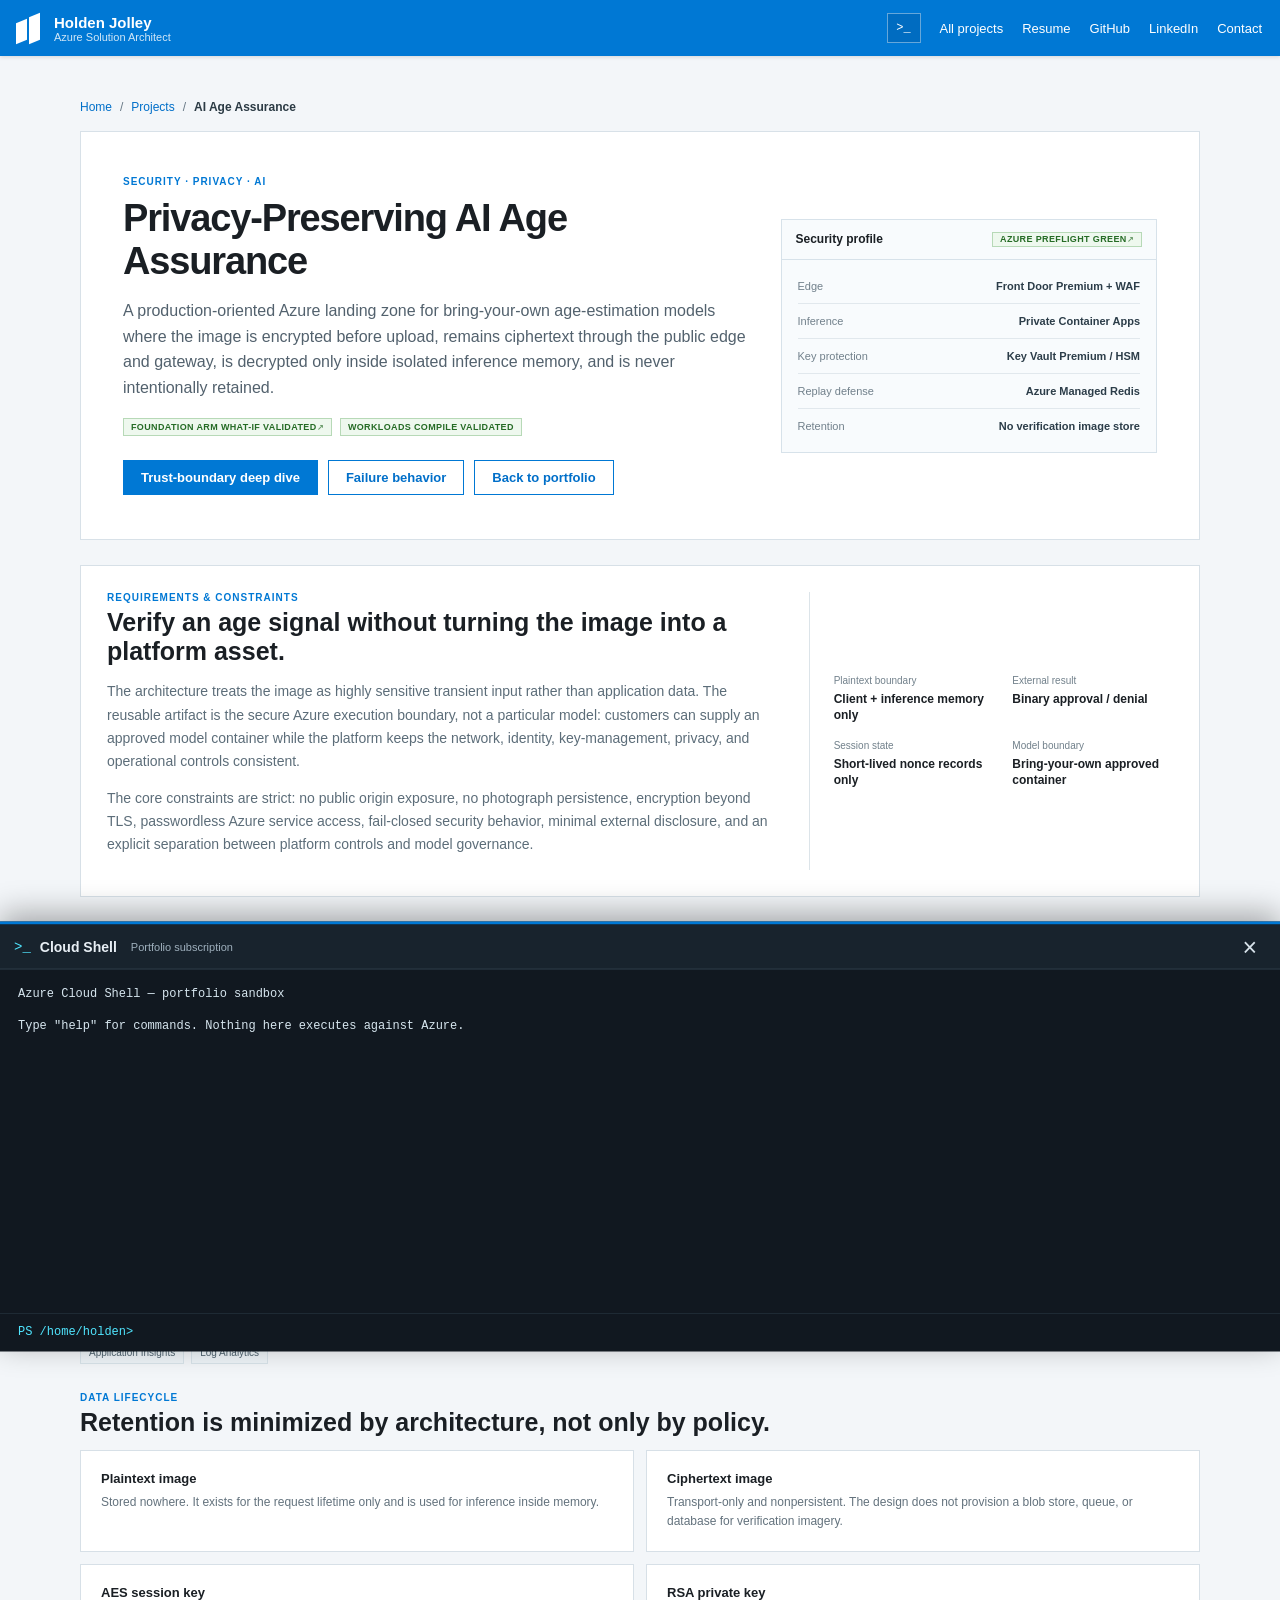
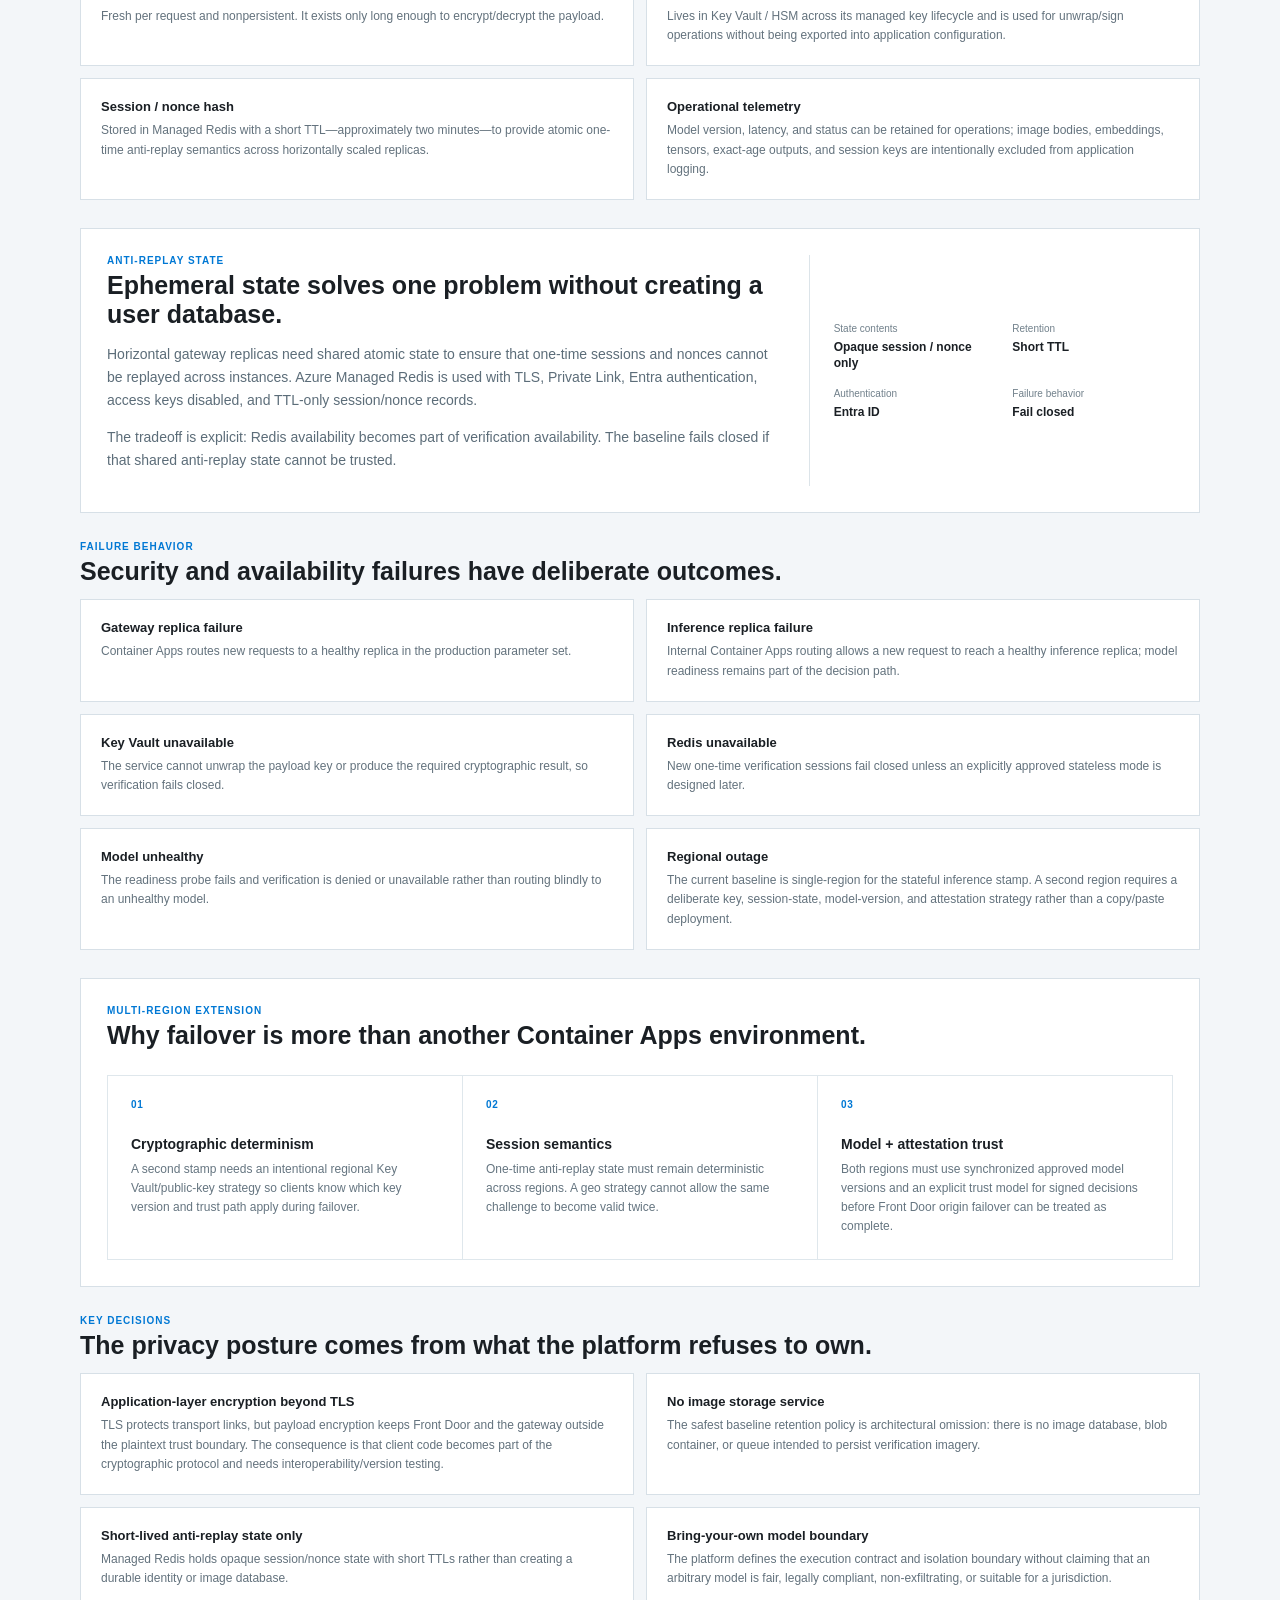
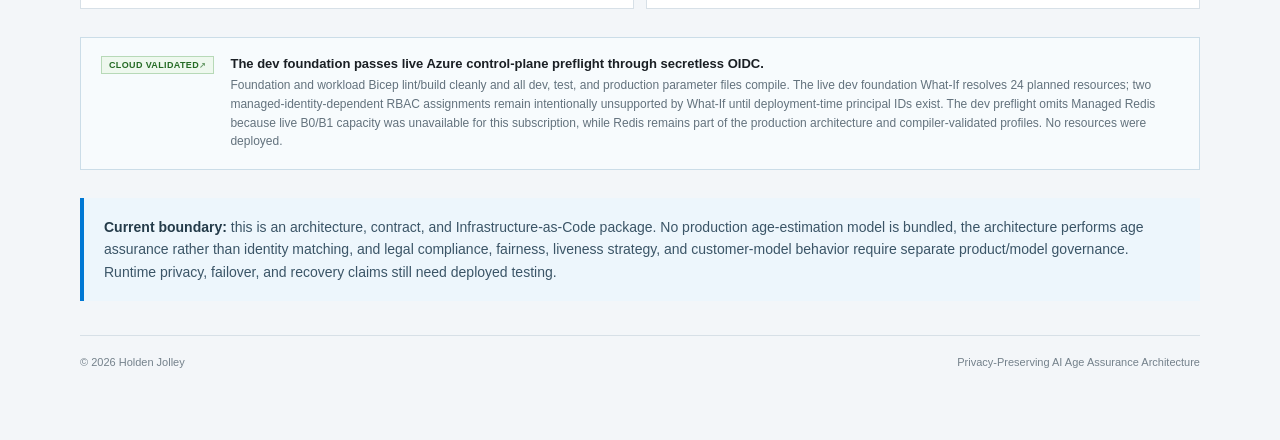
==== commit 0cb16c20: "docs: deepen age assurance architecture case study" ====
--- a/projects/age-verification/index.html
+++ b/projects/age-verification/index.html
@@ -3,7 +3,7 @@
 <head>
   <meta charset="utf-8">
   <meta name="viewport" content="width=device-width,initial-scale=1">
-  <meta name="description" content="Privacy-preserving AI age assurance Azure reference architecture by Holden Jolley using client-side encryption, private inference, HSM-backed keys, and no intentional image retention.">
+  <meta name="description" content="Detailed privacy-preserving AI age assurance Azure reference architecture by Holden Jolley covering encryption, trust boundaries, anti-replay state, private inference, failure behavior, and validation evidence.">
   <title>AI Age Assurance Platform | Holden Jolley</title>
   <link rel="stylesheet" href="../../styles.css">
 </head>
@@ -20,9 +20,9 @@
       <div>
         <div class="project-kicker"><div class="eyebrow">SECURITY · PRIVACY · AI</div></div>
         <h1>Privacy-Preserving AI Age Assurance</h1>
-        <p class="hero-copy">A production-oriented Azure landing zone for bring-your-own age-estimation models where the verification image is encrypted before upload, remains ciphertext through the public edge, is decrypted only inside isolated inference memory, and is never intentionally retained.</p>
+        <p class="hero-copy">A production-oriented Azure landing zone for bring-your-own age-estimation models where the image is encrypted before upload, remains ciphertext through the public edge and gateway, is decrypted only inside isolated inference memory, and is never intentionally retained.</p>
         <div class="project-status"><span class="status-chip success">Foundation ARM What-If validated</span><span class="status-chip success">Workloads compile validated</span></div>
-        <div class="hero-actions"><a class="button primary" href="#privacy-flow">Explore privacy flow</a><a class="button" href="../../">Back to portfolio</a></div>
+        <div class="hero-actions"><a class="button primary" href="#privacy-flow">Trust-boundary deep dive</a><a class="button" href="#reliability">Failure behavior</a><a class="button" href="../../">Back to portfolio</a></div>
       </div>
       <div class="hero-panel validation-panel">
         <div class="panel-header"><span>Security profile</span><span class="status-chip success">Azure preflight green</span></div>
@@ -36,22 +36,34 @@
       </div>
     </section>
 
-    <section class="section split">
+    <section class="section split" id="requirements">
       <div>
-        <div class="eyebrow">ARCHITECTURE PROBLEM</div>
+        <div class="eyebrow">REQUIREMENTS &amp; CONSTRAINTS</div>
         <h2>Verify an age signal without turning the image into a platform asset.</h2>
-        <p>The architecture treats the image as highly sensitive transient input rather than application data. Application-layer envelope encryption protects it beyond TLS, the public gateway never needs the plaintext, and the inference boundary is deliberately narrow so the model receives only what it must process.</p>
+        <p>The architecture treats the image as highly sensitive transient input rather than application data. The reusable artifact is the secure Azure execution boundary, not a particular model: customers can supply an approved model container while the platform keeps the network, identity, key-management, privacy, and operational controls consistent.</p>
+        <p>The core constraints are strict: no public origin exposure, no photograph persistence, encryption beyond TLS, passwordless Azure service access, fail-closed security behavior, minimal external disclosure, and an explicit separation between platform controls and model governance.</p>
       </div>
       <div class="info-card">
-        <div><span>Client crypto</span><strong>AES-256-GCM + RSA-OAEP</strong></div>
-        <div><span>Gateway</span><strong>Ciphertext only</strong></div>
-        <div><span>Inference</span><strong>Transient plaintext in memory</strong></div>
-        <div><span>Output</span><strong>Signed approval / denial attestation</strong></div>
+        <div><span>Plaintext boundary</span><strong>Client + inference memory only</strong></div>
+        <div><span>External result</span><strong>Binary approval / denial</strong></div>
+        <div><span>Session state</span><strong>Short-lived nonce records only</strong></div>
+        <div><span>Model boundary</span><strong>Bring-your-own approved container</strong></div>
+      </div>
+    </section>
+
+    <section class="section">
+      <div class="eyebrow">SECURITY PRINCIPLES</div>
+      <h2>Reduce trust instead of extending it.</h2>
+      <div class="capability-grid">
+        <div class="capability"><strong>Payload encryption beyond TLS</strong><span>A fresh AES-256-GCM key encrypts each re-encoded image; that key is wrapped with the platform RSA public key using RSA-OAEP-256 so edge and gateway components do not need plaintext access.</span></div>
+        <div class="capability"><strong>Private execution boundary</strong><span>Front Door reaches the gateway over Private Link, gateway-to-inference traffic remains private inside Container Apps, and data-plane dependencies use private connectivity where modeled.</span></div>
+        <div class="capability"><strong>Passwordless service access</strong><span>Managed identity is the default Azure service authentication mechanism. Redis uses Entra authentication with access keys disabled in the production-oriented design.</span></div>
+        <div class="capability"><strong>Fail closed</strong><span>Key, session-state, model-health, and security failures deny or make verification unavailable rather than silently weakening the controls.</span></div>
       </div>
     </section>
 
     <section class="section" id="privacy-flow">
-      <div class="eyebrow">PRIVACY FLOW</div>
+      <div class="eyebrow">TRUST BOUNDARIES</div>
       <h2>Plaintext exists only where inference requires it.</h2>
       <div class="architecture-flow seven" aria-label="Age assurance privacy flow">
         <div class="flow-node">Browser<br>encrypts image</div><div class="flow-arrow">→</div>
@@ -65,34 +77,74 @@
     </section>
 
     <section class="section">
-      <div class="eyebrow">PRIVACY CONTRACT</div>
-      <h2>Security controls are part of the data lifecycle.</h2>
-      <div class="project-grid">
-        <div class="project-card"><div class="service-icon">◇</div><h3>Encrypted before upload</h3><p>The client generates a one-time symmetric key, encrypts the re-encoded frame with AES-256-GCM, and wraps that session key for the inference boundary. TLS remains an additional transport layer.</p></div>
-        <div class="project-card"><div class="service-icon">▦</div><h3>Private inference boundary</h3><p>Front Door reaches a private Container Apps environment over Private Link. The gateway handles request policy and routing without decrypting the photograph; only the inference process can unwrap the session key.</p></div>
-        <div class="project-card"><div class="service-icon">▤</div><h3>No intentional image retention</h3><p>No verification-image datastore is provisioned. The design prohibits plaintext, ciphertext, embeddings, tensors, raw age estimates, and session keys from application logs or persistent storage.</p></div>
+      <div class="eyebrow">DATA LIFECYCLE</div>
+      <h2>Retention is minimized by architecture, not only by policy.</h2>
+      <div class="decision-grid">
+        <div class="decision-card"><strong>Plaintext image</strong><p>Stored nowhere. It exists for the request lifetime only and is used for inference inside memory.</p></div>
+        <div class="decision-card"><strong>Ciphertext image</strong><p>Transport-only and nonpersistent. The design does not provision a blob store, queue, or database for verification imagery.</p></div>
+        <div class="decision-card"><strong>AES session key</strong><p>Fresh per request and nonpersistent. It exists only long enough to encrypt/decrypt the payload.</p></div>
+        <div class="decision-card"><strong>RSA private key</strong><p>Lives in Key Vault / HSM across its managed key lifecycle and is used for unwrap/sign operations without being exported into application configuration.</p></div>
+        <div class="decision-card"><strong>Session / nonce hash</strong><p>Stored in Managed Redis with a short TTL—approximately two minutes—to provide atomic one-time anti-replay semantics across horizontally scaled replicas.</p></div>
+        <div class="decision-card"><strong>Operational telemetry</strong><p>Model version, latency, and status can be retained for operations; image bodies, embeddings, tensors, exact-age outputs, and session keys are intentionally excluded from application logging.</p></div>
       </div>
     </section>
 
-    <section class="section">
-      <div class="eyebrow">KEY DECISIONS</div>
-      <h2>Reduce trust instead of asking every layer to be trusted.</h2>
-      <div class="decision-grid">
-        <div class="decision-card"><strong>Application-layer encryption beyond TLS</strong><p>TLS protects transport, but the architecture also keeps the image encrypted through the edge and gateway so those components do not need access to the underlying photograph.</p></div>
-        <div class="decision-card"><strong>No image storage service</strong><p>The safest retention policy for this use case is architectural omission: there is no image database, blob container, or queue intended to persist verification imagery.</p></div>
-        <div class="decision-card"><strong>Short-lived anti-replay state only</strong><p>Azure Managed Redis holds opaque session and nonce state with short TTLs. It is not used to store images, biometric material, or raw model outputs.</p></div>
-        <div class="decision-card"><strong>Bring-your-own model boundary</strong><p>The platform defines the inference contract and isolation boundary without claiming that an arbitrary customer model is fair, compliant, non-exfiltrating, or suitable for a particular jurisdiction.</p></div>
+    <section class="section split">
+      <div>
+        <div class="eyebrow">ANTI-REPLAY STATE</div>
+        <h2>Ephemeral state solves one problem without creating a user database.</h2>
+        <p>Horizontal gateway replicas need shared atomic state to ensure that one-time sessions and nonces cannot be replayed across instances. Azure Managed Redis is used with TLS, Private Link, Entra authentication, access keys disabled, and TTL-only session/nonce records.</p>
+        <p>The tradeoff is explicit: Redis availability becomes part of verification availability. The baseline fails closed if that shared anti-replay state cannot be trusted.</p>
+      </div>
+      <div class="info-card">
+        <div><span>State contents</span><strong>Opaque session / nonce only</strong></div>
+        <div><span>Retention</span><strong>Short TTL</strong></div>
+        <div><span>Authentication</span><strong>Entra ID</strong></div>
+        <div><span>Failure behavior</span><strong>Fail closed</strong></div>
       </div>
     </section>
 
-    <section class="section">
+    <section class="section" id="reliability">
+      <div class="eyebrow">FAILURE BEHAVIOR</div>
+      <h2>Security and availability failures have deliberate outcomes.</h2>
+      <div class="decision-grid">
+        <div class="decision-card"><strong>Gateway replica failure</strong><p>Container Apps routes new requests to a healthy replica in the production parameter set.</p></div>
+        <div class="decision-card"><strong>Inference replica failure</strong><p>Internal Container Apps routing allows a new request to reach a healthy inference replica; model readiness remains part of the decision path.</p></div>
+        <div class="decision-card"><strong>Key Vault unavailable</strong><p>The service cannot unwrap the payload key or produce the required cryptographic result, so verification fails closed.</p></div>
+        <div class="decision-card"><strong>Redis unavailable</strong><p>New one-time verification sessions fail closed unless an explicitly approved stateless mode is designed later.</p></div>
+        <div class="decision-card"><strong>Model unhealthy</strong><p>The readiness probe fails and verification is denied or unavailable rather than routing blindly to an unhealthy model.</p></div>
+        <div class="decision-card"><strong>Regional outage</strong><p>The current baseline is single-region for the stateful inference stamp. A second region requires a deliberate key, session-state, model-version, and attestation strategy rather than a copy/paste deployment.</p></div>
+      </div>
+    </section>
+
+    <section class="section evidence-section">
+      <div class="section-heading"><div><div class="eyebrow">MULTI-REGION EXTENSION</div><h2>Why failover is more than another Container Apps environment.</h2></div></div>
+      <div class="evidence-grid">
+        <div class="evidence-card"><span class="evidence-number">01</span><strong>Cryptographic determinism</strong><p>A second stamp needs an intentional regional Key Vault/public-key strategy so clients know which key version and trust path apply during failover.</p></div>
+        <div class="evidence-card"><span class="evidence-number">02</span><strong>Session semantics</strong><p>One-time anti-replay state must remain deterministic across regions. A geo strategy cannot allow the same challenge to become valid twice.</p></div>
+        <div class="evidence-card"><span class="evidence-number">03</span><strong>Model + attestation trust</strong><p>Both regions must use synchronized approved model versions and an explicit trust model for signed decisions before Front Door origin failover can be treated as complete.</p></div>
+      </div>
+    </section>
+
+    <section class="section" id="decisions">
+      <div class="eyebrow">KEY DECISIONS</div>
+      <h2>The privacy posture comes from what the platform refuses to own.</h2>
+      <div class="decision-grid">
+        <div class="decision-card"><strong>Application-layer encryption beyond TLS</strong><p>TLS protects transport links, but payload encryption keeps Front Door and the gateway outside the plaintext trust boundary. The consequence is that client code becomes part of the cryptographic protocol and needs interoperability/version testing.</p></div>
+        <div class="decision-card"><strong>No image storage service</strong><p>The safest baseline retention policy is architectural omission: there is no image database, blob container, or queue intended to persist verification imagery.</p></div>
+        <div class="decision-card"><strong>Short-lived anti-replay state only</strong><p>Managed Redis holds opaque session/nonce state with short TTLs rather than creating a durable identity or image database.</p></div>
+        <div class="decision-card"><strong>Bring-your-own model boundary</strong><p>The platform defines the execution contract and isolation boundary without claiming that an arbitrary model is fair, legally compliant, non-exfiltrating, or suitable for a jurisdiction.</p></div>
+      </div>
+    </section>
+
+    <section class="section" id="validation">
       <div class="status-banner">
         <span class="status-chip success">Cloud validated</span>
         <div><strong>The dev foundation passes live Azure control-plane preflight through secretless OIDC.</strong><p>Foundation and workload Bicep lint/build cleanly and all dev, test, and production parameter files compile. The live dev foundation What-If resolves 24 planned resources; two managed-identity-dependent RBAC assignments remain intentionally unsupported by What-If until deployment-time principal IDs exist. The dev preflight omits Managed Redis because live B0/B1 capacity was unavailable for this subscription, while Redis remains part of the production architecture and compiler-validated profiles. No resources were deployed.</p></div>
       </div>
     </section>
 
-    <section class="section callout"><strong>Project scope:</strong> this is an architecture, contract, and Infrastructure-as-Code package. No production age-estimation model is bundled, and the current source does not claim to provide a complete reference gateway/inference implementation. Legal compliance, model fairness, and customer-model behavior remain customer responsibilities.</section>
+    <section class="section callout"><strong>Current boundary:</strong> this is an architecture, contract, and Infrastructure-as-Code package. No production age-estimation model is bundled, the architecture performs age assurance rather than identity matching, and legal compliance, fairness, liveness strategy, and customer-model behavior require separate product/model governance. Runtime privacy, failover, and recovery claims still need deployed testing.</section>
 
     <footer><span>© 2026 Holden Jolley</span><span>Privacy-Preserving AI Age Assurance Architecture</span></footer>
   </main>
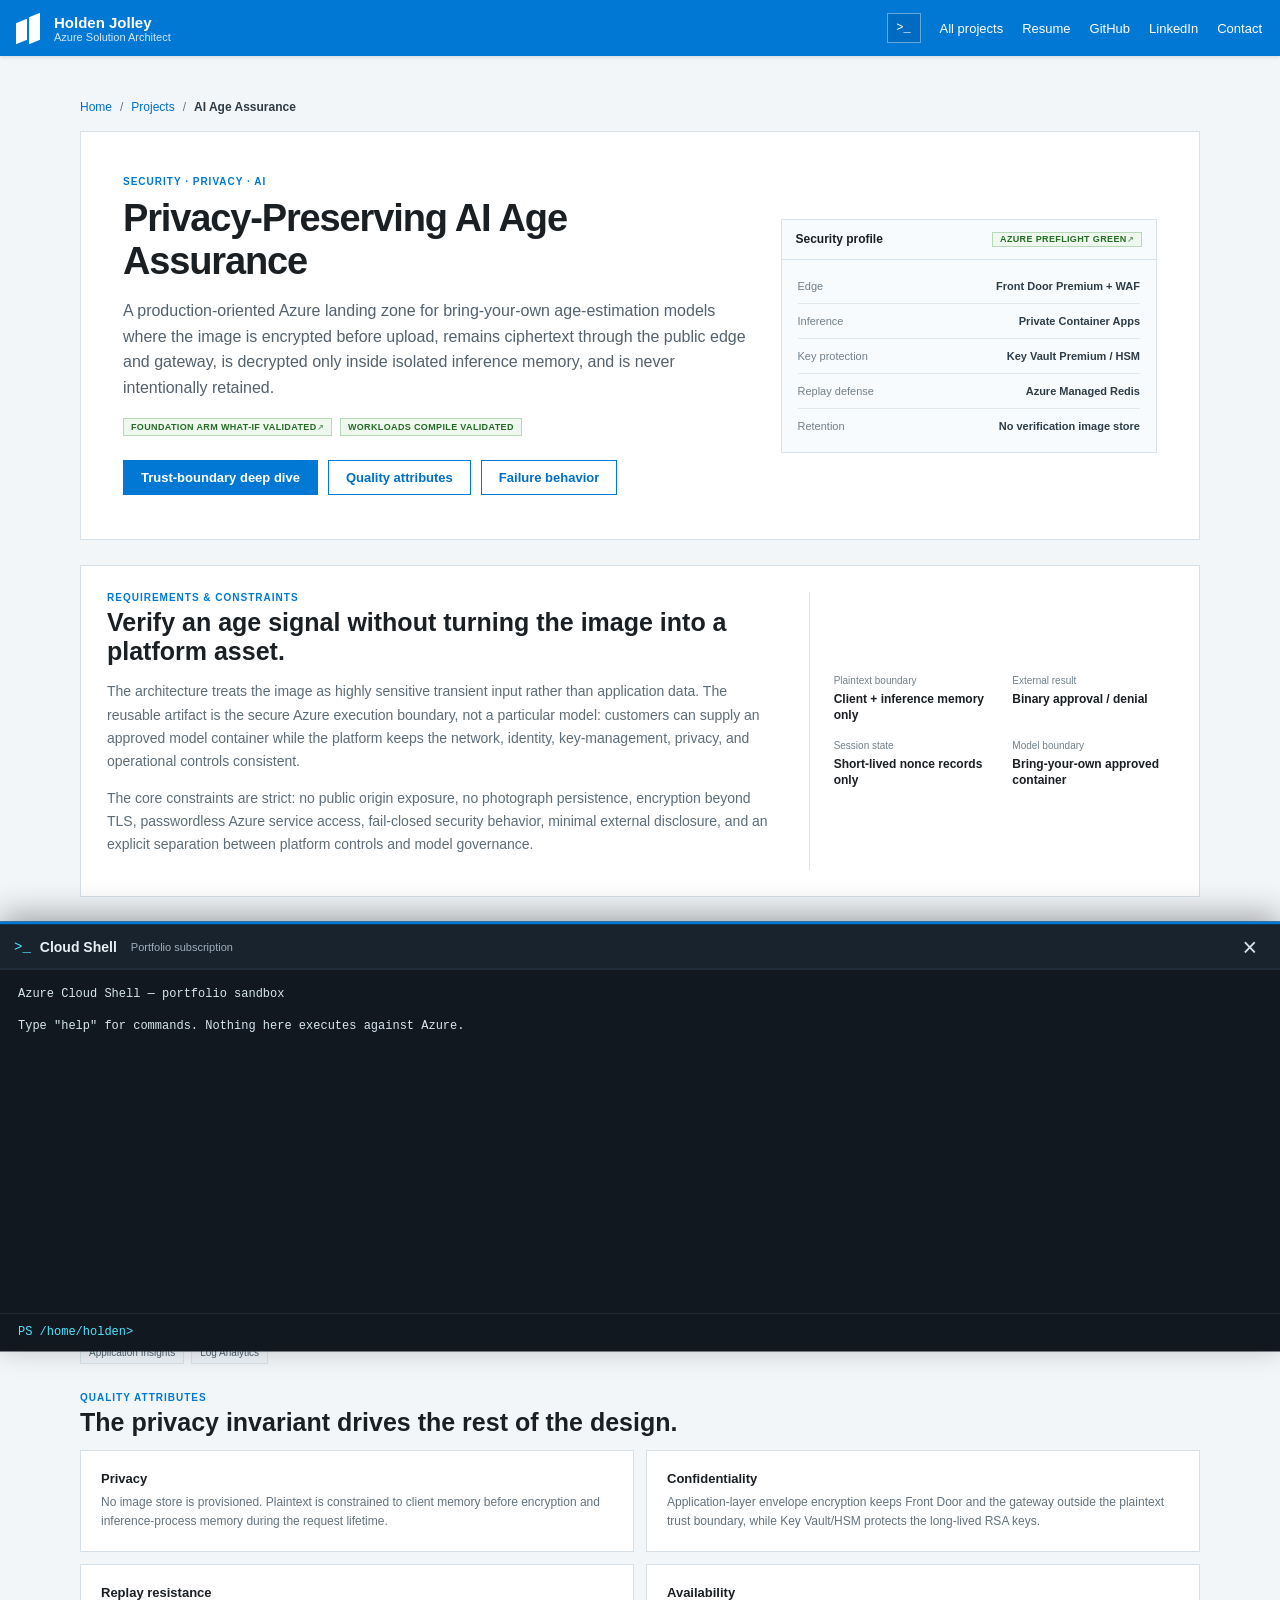
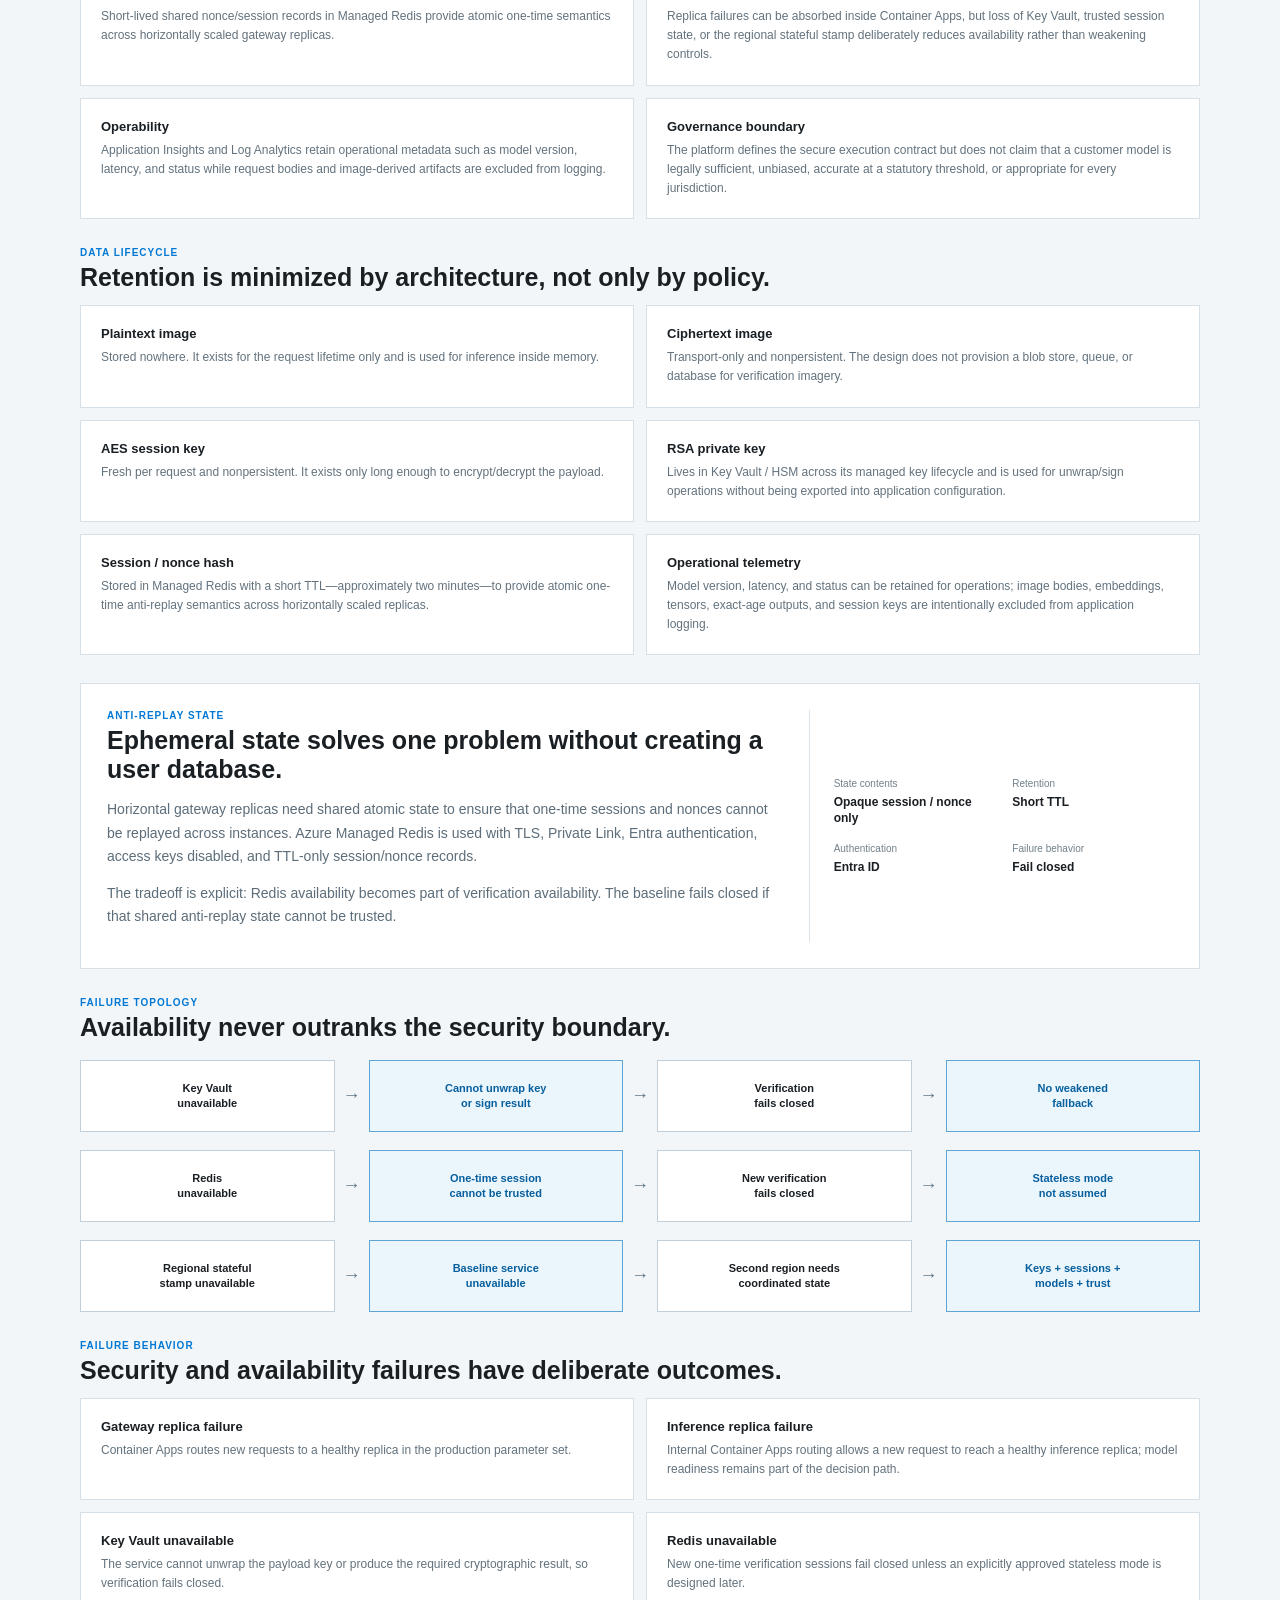
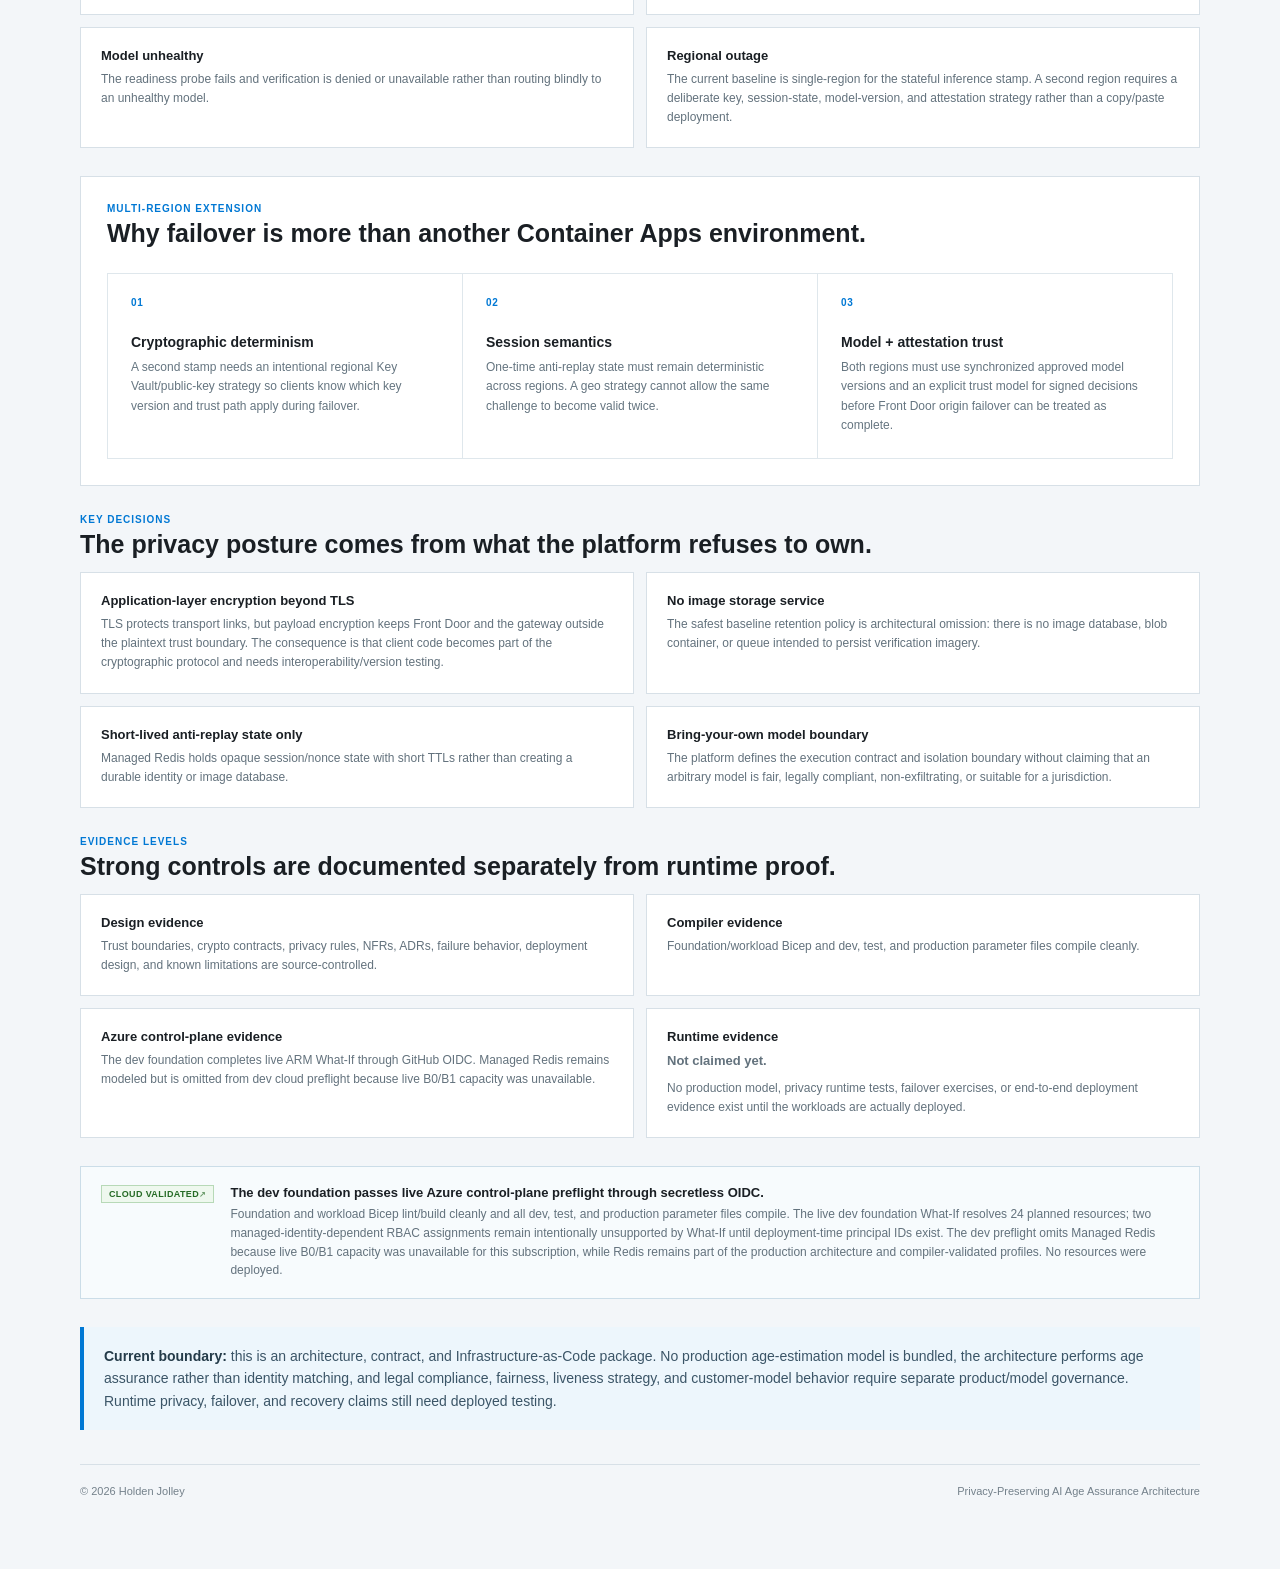
==== commit 3701af0d: "Surface age-assurance NFRs and failure topology on public case study" ====
--- a/projects/age-verification/index.html
+++ b/projects/age-verification/index.html
@@ -22,7 +22,7 @@
         <h1>Privacy-Preserving AI Age Assurance</h1>
         <p class="hero-copy">A production-oriented Azure landing zone for bring-your-own age-estimation models where the image is encrypted before upload, remains ciphertext through the public edge and gateway, is decrypted only inside isolated inference memory, and is never intentionally retained.</p>
         <div class="project-status"><span class="status-chip success">Foundation ARM What-If validated</span><span class="status-chip success">Workloads compile validated</span></div>
-        <div class="hero-actions"><a class="button primary" href="#privacy-flow">Trust-boundary deep dive</a><a class="button" href="#reliability">Failure behavior</a><a class="button" href="../../">Back to portfolio</a></div>
+        <div class="hero-actions"><a class="button primary" href="#privacy-flow">Trust-boundary deep dive</a><a class="button" href="#quality">Quality attributes</a><a class="button" href="#reliability">Failure behavior</a></div>
       </div>
       <div class="hero-panel validation-panel">
         <div class="panel-header"><span>Security profile</span><span class="status-chip success">Azure preflight green</span></div>
@@ -76,6 +76,19 @@
       </div>
     </section>
 
+    <section class="section" id="quality">
+      <div class="eyebrow">QUALITY ATTRIBUTES</div>
+      <h2>The privacy invariant drives the rest of the design.</h2>
+      <div class="decision-grid">
+        <div class="decision-card"><strong>Privacy</strong><p>No image store is provisioned. Plaintext is constrained to client memory before encryption and inference-process memory during the request lifetime.</p></div>
+        <div class="decision-card"><strong>Confidentiality</strong><p>Application-layer envelope encryption keeps Front Door and the gateway outside the plaintext trust boundary, while Key Vault/HSM protects the long-lived RSA keys.</p></div>
+        <div class="decision-card"><strong>Replay resistance</strong><p>Short-lived shared nonce/session records in Managed Redis provide atomic one-time semantics across horizontally scaled gateway replicas.</p></div>
+        <div class="decision-card"><strong>Availability</strong><p>Replica failures can be absorbed inside Container Apps, but loss of Key Vault, trusted session state, or the regional stateful stamp deliberately reduces availability rather than weakening controls.</p></div>
+        <div class="decision-card"><strong>Operability</strong><p>Application Insights and Log Analytics retain operational metadata such as model version, latency, and status while request bodies and image-derived artifacts are excluded from logging.</p></div>
+        <div class="decision-card"><strong>Governance boundary</strong><p>The platform defines the secure execution contract but does not claim that a customer model is legally sufficient, unbiased, accurate at a statutory threshold, or appropriate for every jurisdiction.</p></div>
+      </div>
+    </section>
+
     <section class="section">
       <div class="eyebrow">DATA LIFECYCLE</div>
       <h2>Retention is minimized by architecture, not only by policy.</h2>
@@ -104,6 +117,29 @@
       </div>
     </section>
 
+    <section class="section" aria-labelledby="age-failure-topology-title">
+      <div class="eyebrow">FAILURE TOPOLOGY</div>
+      <h2 id="age-failure-topology-title">Availability never outranks the security boundary.</h2>
+      <div class="architecture-flow seven" aria-label="Key Vault failure path">
+        <div class="flow-node">Key Vault<br>unavailable</div><div class="flow-arrow">→</div>
+        <div class="flow-node accent">Cannot unwrap key<br>or sign result</div><div class="flow-arrow">→</div>
+        <div class="flow-node">Verification<br>fails closed</div><div class="flow-arrow">→</div>
+        <div class="flow-node accent">No weakened<br>fallback</div>
+      </div>
+      <div class="architecture-flow seven" aria-label="Redis failure path">
+        <div class="flow-node">Redis<br>unavailable</div><div class="flow-arrow">→</div>
+        <div class="flow-node accent">One-time session<br>cannot be trusted</div><div class="flow-arrow">→</div>
+        <div class="flow-node">New verification<br>fails closed</div><div class="flow-arrow">→</div>
+        <div class="flow-node accent">Stateless mode<br>not assumed</div>
+      </div>
+      <div class="architecture-flow seven" aria-label="Regional outage path">
+        <div class="flow-node">Regional stateful<br>stamp unavailable</div><div class="flow-arrow">→</div>
+        <div class="flow-node accent">Baseline service<br>unavailable</div><div class="flow-arrow">→</div>
+        <div class="flow-node">Second region needs<br>coordinated state</div><div class="flow-arrow">→</div>
+        <div class="flow-node accent">Keys + sessions +<br>models + trust</div>
+      </div>
+    </section>
+
     <section class="section" id="reliability">
       <div class="eyebrow">FAILURE BEHAVIOR</div>
       <h2>Security and availability failures have deliberate outcomes.</h2>
@@ -137,6 +173,17 @@
       </div>
     </section>
 
+    <section class="section">
+      <div class="eyebrow">EVIDENCE LEVELS</div>
+      <h2>Strong controls are documented separately from runtime proof.</h2>
+      <div class="decision-grid">
+        <div class="decision-card"><strong>Design evidence</strong><p>Trust boundaries, crypto contracts, privacy rules, NFRs, ADRs, failure behavior, deployment design, and known limitations are source-controlled.</p></div>
+        <div class="decision-card"><strong>Compiler evidence</strong><p>Foundation/workload Bicep and dev, test, and production parameter files compile cleanly.</p></div>
+        <div class="decision-card"><strong>Azure control-plane evidence</strong><p>The dev foundation completes live ARM What-If through GitHub OIDC. Managed Redis remains modeled but is omitted from dev cloud preflight because live B0/B1 capacity was unavailable.</p></div>
+        <div class="decision-card"><strong>Runtime evidence</strong><p><strong>Not claimed yet.</strong> No production model, privacy runtime tests, failover exercises, or end-to-end deployment evidence exist until the workloads are actually deployed.</p></div>
+      </div>
+    </section>
+
     <section class="section" id="validation">
       <div class="status-banner">
         <span class="status-chip success">Cloud validated</span>
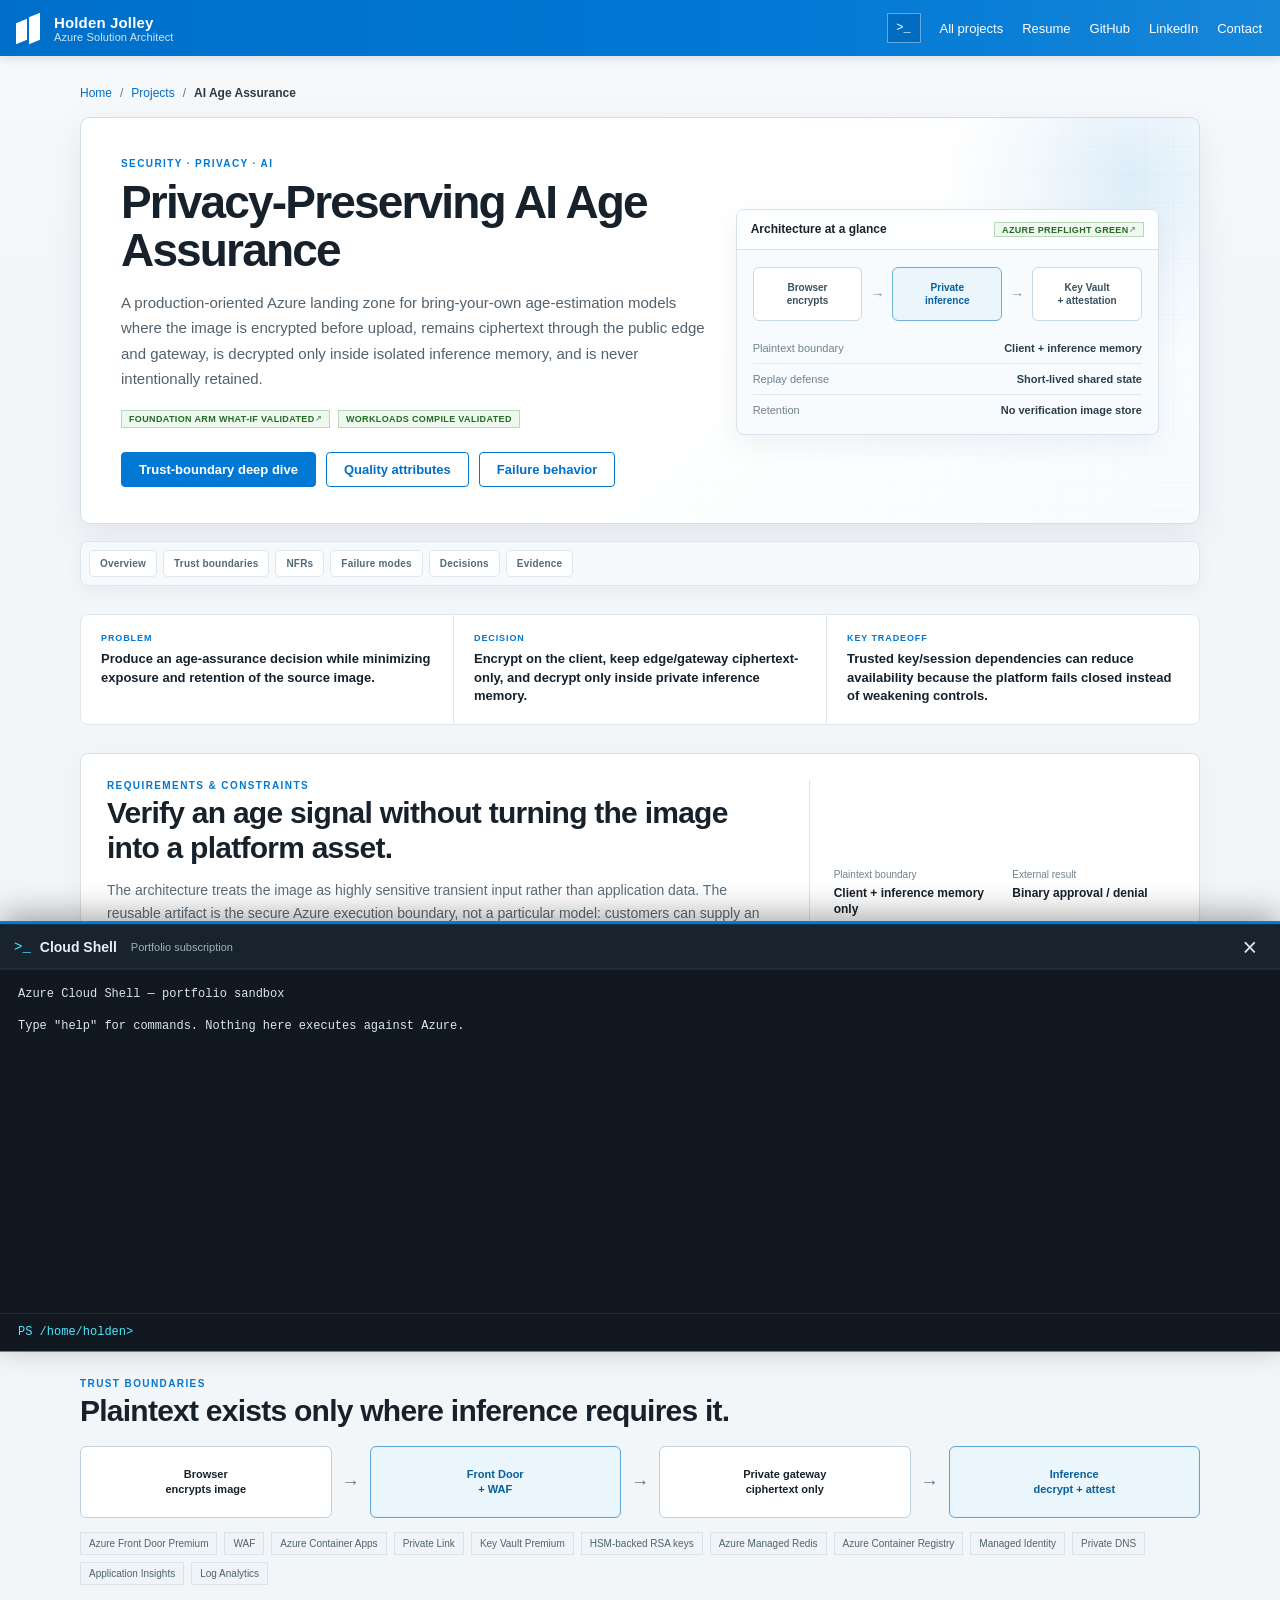
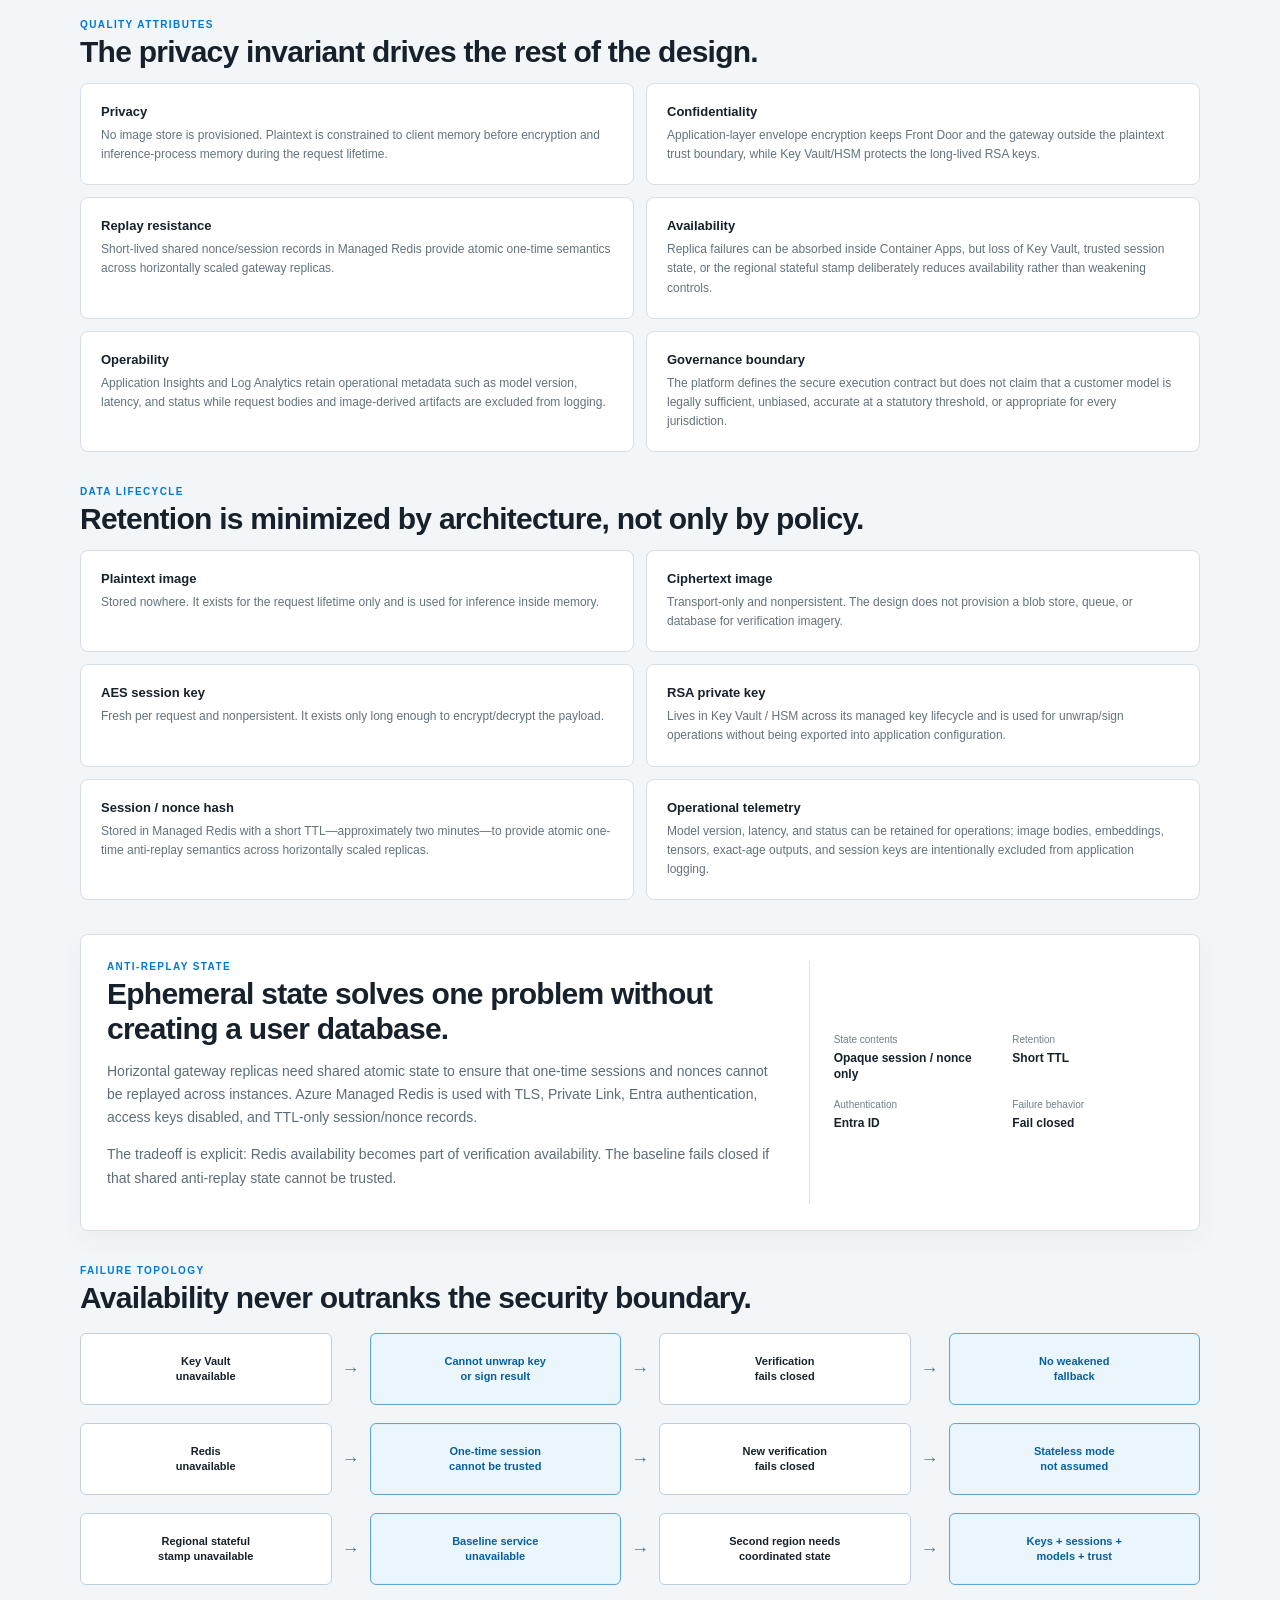
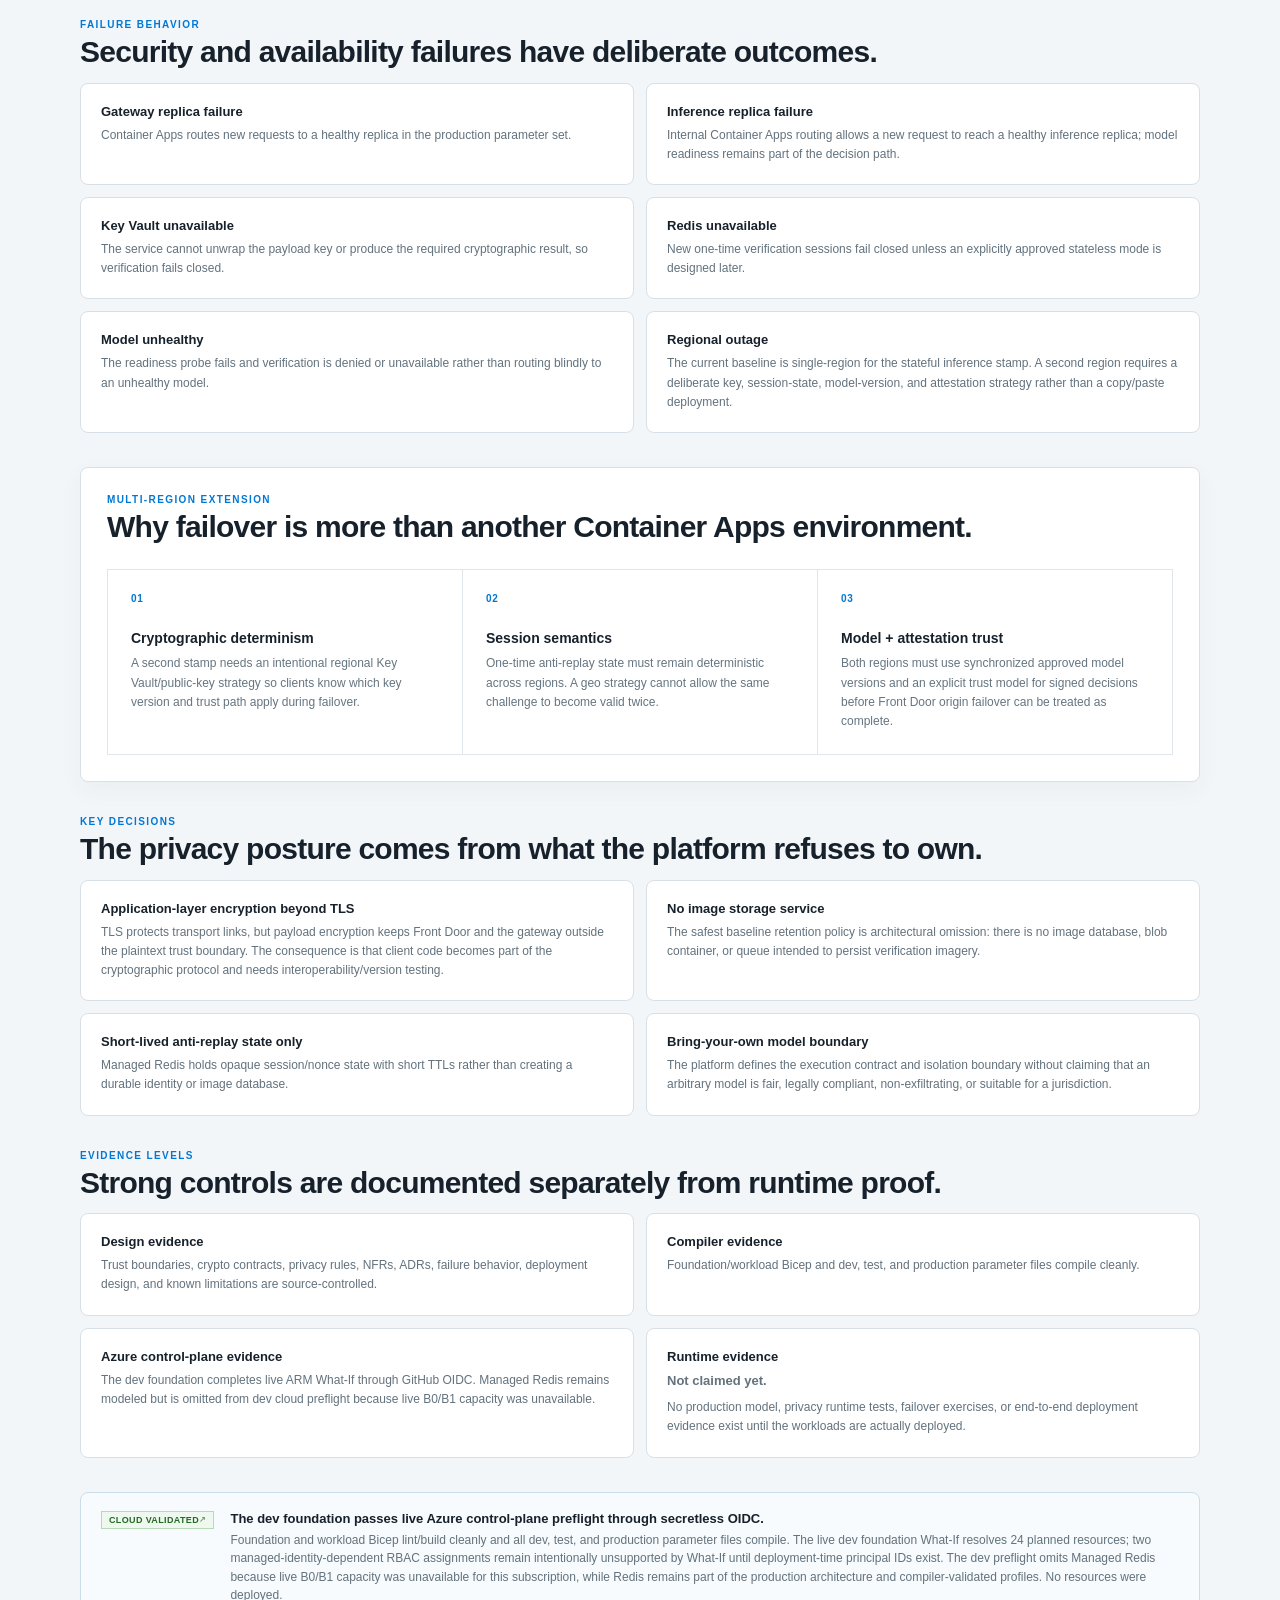
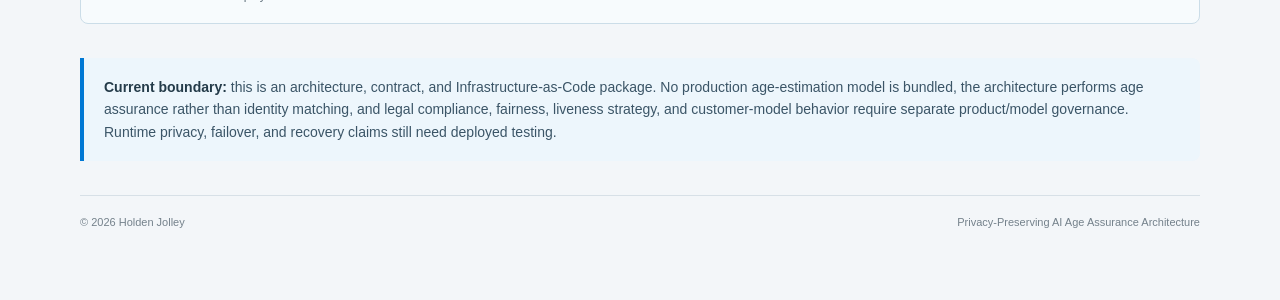
==== commit 6a381f40: "Polish age assurance case study presentation" ====
--- a/projects/age-verification/index.html
+++ b/projects/age-verification/index.html
@@ -4,7 +4,9 @@
   <meta charset="utf-8">
   <meta name="viewport" content="width=device-width,initial-scale=1">
   <meta name="description" content="Detailed privacy-preserving AI age assurance Azure reference architecture by Holden Jolley covering encryption, trust boundaries, anti-replay state, private inference, failure behavior, and validation evidence.">
+  <meta name="theme-color" content="#0078d4">
   <title>AI Age Assurance Platform | Holden Jolley</title>
+  <link rel="icon" href="../../favicon.svg" type="image/svg+xml">
   <link rel="stylesheet" href="../../styles.css">
 </head>
 <body>
@@ -25,16 +27,25 @@
         <div class="hero-actions"><a class="button primary" href="#privacy-flow">Trust-boundary deep dive</a><a class="button" href="#quality">Quality attributes</a><a class="button" href="#reliability">Failure behavior</a></div>
       </div>
       <div class="hero-panel validation-panel">
-        <div class="panel-header"><span>Security profile</span><span class="status-chip success">Azure preflight green</span></div>
+        <div class="panel-header"><span>Architecture at a glance</span><span class="status-chip success">Azure preflight green</span></div>
+        <div class="hero-topology" aria-label="Age assurance architecture summary"><span>Browser<br>encrypts</span><i>→</i><span class="accent">Private<br>inference</span><i>→</i><span>Key Vault<br>+ attestation</span></div>
         <div class="validation-list">
-          <div><span>Edge</span><strong>Front Door Premium + WAF</strong></div>
-          <div><span>Inference</span><strong>Private Container Apps</strong></div>
-          <div><span>Key protection</span><strong>Key Vault Premium / HSM</strong></div>
-          <div><span>Replay defense</span><strong>Azure Managed Redis</strong></div>
+          <div><span>Plaintext boundary</span><strong>Client + inference memory</strong></div>
+          <div><span>Replay defense</span><strong>Short-lived shared state</strong></div>
           <div><span>Retention</span><strong>No verification image store</strong></div>
         </div>
       </div>
     </section>
+
+    <nav class="project-toc" aria-label="Age assurance case study sections">
+      <a href="#requirements">Overview</a><a href="#privacy-flow">Trust boundaries</a><a href="#quality">NFRs</a><a href="#reliability">Failure modes</a><a href="#decisions">Decisions</a><a href="#validation">Evidence</a>
+    </nav>
+
+    <div class="project-summary-strip" aria-label="Age assurance architecture summary">
+      <div class="project-summary-item"><span>Problem</span><strong>Produce an age-assurance decision while minimizing exposure and retention of the source image.</strong></div>
+      <div class="project-summary-item"><span>Decision</span><strong>Encrypt on the client, keep edge/gateway ciphertext-only, and decrypt only inside private inference memory.</strong></div>
+      <div class="project-summary-item"><span>Key tradeoff</span><strong>Trusted key/session dependencies can reduce availability because the platform fails closed instead of weakening controls.</strong></div>
+    </div>
 
     <section class="section split" id="requirements">
       <div>
--- a/styles.css
+++ b/styles.css
@@ -4,3 +4,17 @@
 .section-copy{color:#63727d;line-height:1.6;max-width:760px;margin:0}.validation-panel{min-height:0}.validation-list{padding:9px 16px}.validation-list>div{display:flex;justify-content:space-between;gap:18px;padding:11px 0;border-bottom:1px solid #e1e8ed}.validation-list>div:last-child{border-bottom:0}.validation-list span{color:#71808b;font-size:11px}.validation-list strong{text-align:right;font-size:11px;font-weight:600;color:#2c3d49}.status-chip{display:inline-flex;align-items:center;width:max-content;border:1px solid #cbd7df;background:#f5f8fa;color:#4a5b67;padding:3px 7px;font-size:9px;font-weight:700;text-transform:uppercase;letter-spacing:.04em}.status-chip.success{border-color:#b7d9b7;background:#eef8ee;color:#256b25}.project-card{display:flex;flex-direction:column;min-height:345px}.project-card .service-icon{margin-top:18px}.project-card p{flex:1}.card-status{display:flex;align-items:center;justify-content:space-between;gap:8px;padding-top:2px;margin-bottom:12px}.status-note{font-size:10px;color:#788691}.tags{flex-wrap:wrap}.compact-actions{margin-top:18px}.evidence-section{background:#fff;border:1px solid #d7e0e7;padding:26px}.evidence-grid{display:grid;grid-template-columns:repeat(3,1fr);gap:1px;background:#dfe7ec;border:1px solid #dfe7ec}.evidence-card{background:#fff;padding:23px;min-height:170px}.evidence-number{display:block;font-size:10px;color:#0078d4;font-weight:700;letter-spacing:.08em;margin-bottom:26px}.evidence-card strong{display:block;font-size:14px;margin-bottom:8px}.evidence-card p{font-size:12px;line-height:1.6;color:#657580;margin:0}.project-page{margin-left:0;width:100%;max-width:1180px;margin-right:auto;margin-left:auto;padding:42px 30px}.project-page .hero{min-height:300px}.project-page .project-grid{align-items:stretch}.project-page .project-card{min-height:0}.project-page .project-card:hover{transform:none;box-shadow:none;border-color:#d7e0e7}.project-kicker{display:flex;gap:8px;align-items:center;margin-bottom:10px}.project-status{display:flex;flex-wrap:wrap;gap:8px;margin-top:18px}.architecture-flow{display:grid;grid-template-columns:repeat(5,minmax(0,1fr));gap:8px;align-items:center;margin-top:18px}.flow-node{background:#fff;border:1px solid #bfd0dc;padding:15px 10px;text-align:center;min-height:72px;display:grid;place-items:center;font-size:11px;line-height:1.4;font-weight:600}.flow-arrow{text-align:center;color:#5f7686;font-size:18px}.flow-node.accent{background:#eaf5fc;border-color:#5fa5d5;color:#075f9e}.architecture-flow.seven{grid-template-columns:1fr auto 1fr auto 1fr auto 1fr}.decision-grid{display:grid;grid-template-columns:repeat(2,1fr);gap:12px}.decision-card{background:#fff;border:1px solid #d7e0e7;padding:20px}.decision-card strong{display:block;font-size:13px;margin-bottom:7px}.decision-card p{margin:0;color:#63727d;line-height:1.6;font-size:12px}.status-banner{display:grid;grid-template-columns:auto 1fr;gap:16px;align-items:start;background:#f7fbfd;border:1px solid #cbdde8;padding:18px 20px}.status-banner strong{display:block;font-size:13px;margin-bottom:5px}.status-banner p{margin:0;color:#63727d;font-size:12px;line-height:1.55}.service-list{display:flex;flex-wrap:wrap;gap:7px;margin-top:14px}.service-list span{background:#eef4f8;border:1px solid #d8e3ea;padding:5px 8px;font-size:10px;color:#50636f}.callout{border-left:4px solid #0078d4;background:#edf6fc;padding:18px 20px;color:#3b5567;line-height:1.6}.callout strong{color:#243b49}.project-page footer{margin-top:34px}.breadcrumb a{color:#006fc9;text-decoration:none}
 @media(max-width:950px){.evidence-grid{grid-template-columns:1fr}.decision-grid{grid-template-columns:1fr}.project-page{padding:30px 22px}.architecture-flow,.architecture-flow.seven{grid-template-columns:1fr}.flow-arrow{transform:rotate(90deg)}}
 @media(max-width:650px){.project-page{padding:20px 15px}.validation-list>div{display:block}.validation-list strong{display:block;text-align:left;margin-top:3px}.card-status{align-items:flex-start;flex-direction:column}.evidence-section{padding:20px}.project-page .hero{padding:25px 20px}.project-status{margin-top:14px}}
+
+/* Visual polish pass */
+:root{--azure:#0078d4;--azure-dark:#005a9e;--azure-soft:#eaf5fc;--ink:#17212b;--muted:#63727d;--line:#d8e2e9;--surface:#fff;--surface-soft:#f7fafc;--shadow:0 12px 34px rgba(24,55,76,.08)}
+body{background:linear-gradient(180deg,#f7f9fb 0,#f3f6f9 320px,#f3f6f9 100%);color:var(--ink);text-rendering:optimizeLegibility}.content{padding-top:28px}.topbar{background:linear-gradient(90deg,#006fc9,#0078d4 58%,#1686d9);box-shadow:0 1px 10px rgba(0,58,105,.18)}.top-actions a,.profile,.cloud-shell-trigger{transition:opacity .18s ease,transform .18s ease,background-color .18s ease,border-color .18s ease}.top-actions a:hover{opacity:.82}.profile:hover,.cloud-shell-trigger:hover{transform:translateY(-1px)}.sidebar{box-shadow:8px 0 30px rgba(32,63,84,.035)}.nav-item{border-radius:0 6px 6px 0;transition:background-color .18s ease,color .18s ease,border-color .18s ease,transform .18s ease}.nav-item:hover{transform:translateX(2px)}
+.hero{position:relative;overflow:hidden;border-color:#d3dfe7;box-shadow:var(--shadow);border-radius:10px;background:linear-gradient(135deg,#fff 0%,#fff 55%,#f7fbfe 100%)}.hero::before{content:"";position:absolute;right:-110px;top:-120px;width:360px;height:360px;border-radius:50%;background:radial-gradient(circle,rgba(0,120,212,.12) 0,rgba(0,120,212,.045) 38%,rgba(0,120,212,0) 72%);pointer-events:none}.hero::after{content:"";position:absolute;inset:0;background-image:linear-gradient(rgba(0,120,212,.025) 1px,transparent 1px),linear-gradient(90deg,rgba(0,120,212,.025) 1px,transparent 1px);background-size:28px 28px;mask-image:linear-gradient(90deg,transparent 48%,#000 100%);pointer-events:none}.hero>*{position:relative;z-index:1}.hero h1{font-size:clamp(36px,4vw,52px);line-height:1.04;max-width:760px;letter-spacing:-.04em}.hero-copy{font-size:17px;line-height:1.7;max-width:690px}.eyebrow{letter-spacing:.14em}.button{border-radius:4px;transition:transform .18s ease,box-shadow .18s ease,background-color .18s ease,color .18s ease}.button:hover{transform:translateY(-1px);box-shadow:0 6px 18px rgba(0,120,212,.12)}.button.primary:hover{background:#006fc9}.hero-panel{border-radius:8px;box-shadow:0 10px 26px rgba(41,76,99,.07);overflow:hidden}.panel-header{background:rgba(255,255,255,.72);backdrop-filter:blur(8px)}
+.section{scroll-margin-top:82px;margin-bottom:34px}.section h2{font-size:clamp(24px,2.4vw,30px);letter-spacing:-.025em;line-height:1.15}.section-copy{font-size:13px}.split,.evidence-section,.capability,.decision-card,.project-card{border-radius:8px}.split,.evidence-section{box-shadow:0 8px 24px rgba(31,61,80,.045)}.capability,.decision-card,.evidence-card{transition:transform .18s ease,border-color .18s ease,box-shadow .18s ease}.capability:hover,.decision-card:hover{transform:translateY(-2px);border-color:#bcd7e8;box-shadow:0 8px 20px rgba(34,76,104,.06)}
+.project-grid{gap:18px}.project-card{position:relative;overflow:hidden;padding:22px;box-shadow:0 7px 22px rgba(30,64,85,.045);transition:transform .2s ease,box-shadow .2s ease,border-color .2s ease}.project-card::before{content:"";position:absolute;left:0;right:0;top:0;height:3px;background:linear-gradient(90deg,var(--azure),#4fb2e9);transform:scaleX(0);transform-origin:left;transition:transform .2s ease}.project-card:hover{transform:translateY(-5px);box-shadow:0 14px 32px rgba(0,90,158,.11)}.project-card:hover::before{transform:scaleX(1)}.project-card .arrow{transition:transform .18s ease}.project-card:hover .arrow{transform:translateX(4px)}.project-card h3{font-size:19px;letter-spacing:-.02em}.project-card p{line-height:1.65}.service-icon{border-radius:8px}.card-arch{display:grid;grid-template-columns:auto 1fr auto 1fr auto;align-items:center;gap:7px;margin:18px 0 17px;padding:14px;border:1px solid #dfe9ef;background:linear-gradient(180deg,#fbfdff,#f5f9fc);border-radius:7px}.card-arch span{background:#fff;border:1px solid #c7d7e2;padding:7px 8px;border-radius:5px;font-size:9px;font-weight:700;text-align:center;white-space:nowrap;color:#435865}.card-arch span.accent{background:#eaf5fc;border-color:#78b5dd;color:#075f9e}.card-arch i{display:block;height:1px;background:linear-gradient(90deg,#b4c9d7,#6da9cf);position:relative}.card-arch i::after{content:"";position:absolute;right:-1px;top:-2px;width:5px;height:5px;border-top:1px solid #6da9cf;border-right:1px solid #6da9cf;transform:rotate(45deg)}
+.hero-topology{display:grid;grid-template-columns:1fr auto 1fr auto 1fr;gap:8px;align-items:center;padding:17px 16px 8px}.hero-topology span{min-height:54px;display:grid;place-items:center;text-align:center;background:#fff;border:1px solid #c7d9e4;border-radius:6px;padding:8px;font-size:10px;font-weight:700;line-height:1.35;color:#385160}.hero-topology span.accent{background:#eaf5fc;border-color:#70afd7;color:#075f9e}.hero-topology i{font-style:normal;color:#7293a8;font-size:14px}.project-page .hero{grid-template-columns:1.16fr .84fr;padding:40px 40px 36px}.project-page .hero h1{font-size:clamp(34px,4vw,46px)}.project-page .hero-copy{font-size:15px}.project-page .validation-list{padding-top:4px}.project-page .validation-list>div{padding:9px 0}
+.project-toc{position:sticky;top:66px;z-index:12;display:flex;gap:6px;overflow:auto;margin:-8px 0 28px;padding:8px;background:rgba(247,250,252,.92);border:1px solid #dce7ed;border-radius:8px;backdrop-filter:blur(10px);box-shadow:0 6px 18px rgba(27,58,77,.05)}.project-toc a{flex:0 0 auto;text-decoration:none;color:#536a78;background:#fff;border:1px solid #dce6ec;border-radius:5px;padding:7px 10px;font-size:10px;font-weight:700;letter-spacing:.02em;transition:color .18s ease,border-color .18s ease,background .18s ease}.project-toc a:hover{color:#006fc9;border-color:#8fc0df;background:#f3faff}.project-summary-strip{display:grid;grid-template-columns:repeat(3,1fr);gap:1px;background:#dfe7ec;border:1px solid #dfe7ec;border-radius:8px;overflow:hidden;margin-bottom:28px}.project-summary-item{background:#fff;padding:18px 20px}.project-summary-item span{display:block;color:#0078d4;font-size:9px;font-weight:800;letter-spacing:.1em;text-transform:uppercase;margin-bottom:7px}.project-summary-item strong{display:block;font-size:13px;line-height:1.45}.architecture-flow{gap:10px}.flow-node{border-radius:6px;transition:transform .18s ease,border-color .18s ease,box-shadow .18s ease}.flow-node:hover{transform:translateY(-2px);border-color:#80b5d6;box-shadow:0 8px 18px rgba(40,82,109,.07)}.flow-node.accent{box-shadow:inset 0 0 0 1px rgba(0,120,212,.03)}.status-banner{border-radius:8px}.callout{border-radius:0 8px 8px 0}.evidence-card{min-height:182px}.evidence-card:hover{background:#fbfdff}
+.brand::before{content:"HJ";display:none}.brand-title,.brand-subtitle{letter-spacing:.01em}.contact-section{background:linear-gradient(135deg,#fff,#f7fbfe);border:1px solid #d7e2ea;border-radius:8px;padding:26px;box-shadow:0 8px 24px rgba(31,61,80,.04)}footer a{color:#617888;text-decoration:none}footer a:hover{color:#006fc9}
+@media(max-width:1100px){.card-arch{grid-template-columns:1fr auto 1fr auto 1fr}.card-arch span{white-space:normal}.project-page .hero{grid-template-columns:1fr}.hero-topology{max-width:680px}}
+@media(max-width:950px){.project-summary-strip{grid-template-columns:1fr}.project-toc{top:64px}.hero::after{opacity:.45}}
+@media(max-width:650px){.hero{border-radius:8px}.hero h1{font-size:34px}.hero-copy{font-size:15px}.hero-actions{flex-wrap:wrap}.project-card{padding:18px}.card-arch{padding:11px}.card-arch span{font-size:8px;padding:6px}.project-toc{position:static;margin-top:-10px}.hero-topology{grid-template-columns:1fr}.hero-topology i{transform:rotate(90deg);text-align:center}.project-summary-item{padding:16px}.contact-section{padding:20px}}
+@media(prefers-reduced-motion:reduce){html{scroll-behavior:auto}.project-card,.project-card::before,.project-card .arrow,.button,.nav-item,.capability,.decision-card,.flow-node,.top-actions a,.profile,.cloud-shell-trigger{transition:none!important}.project-card:hover,.button:hover,.nav-item:hover,.capability:hover,.decision-card:hover,.flow-node:hover,.profile:hover,.cloud-shell-trigger:hover{transform:none!important}}
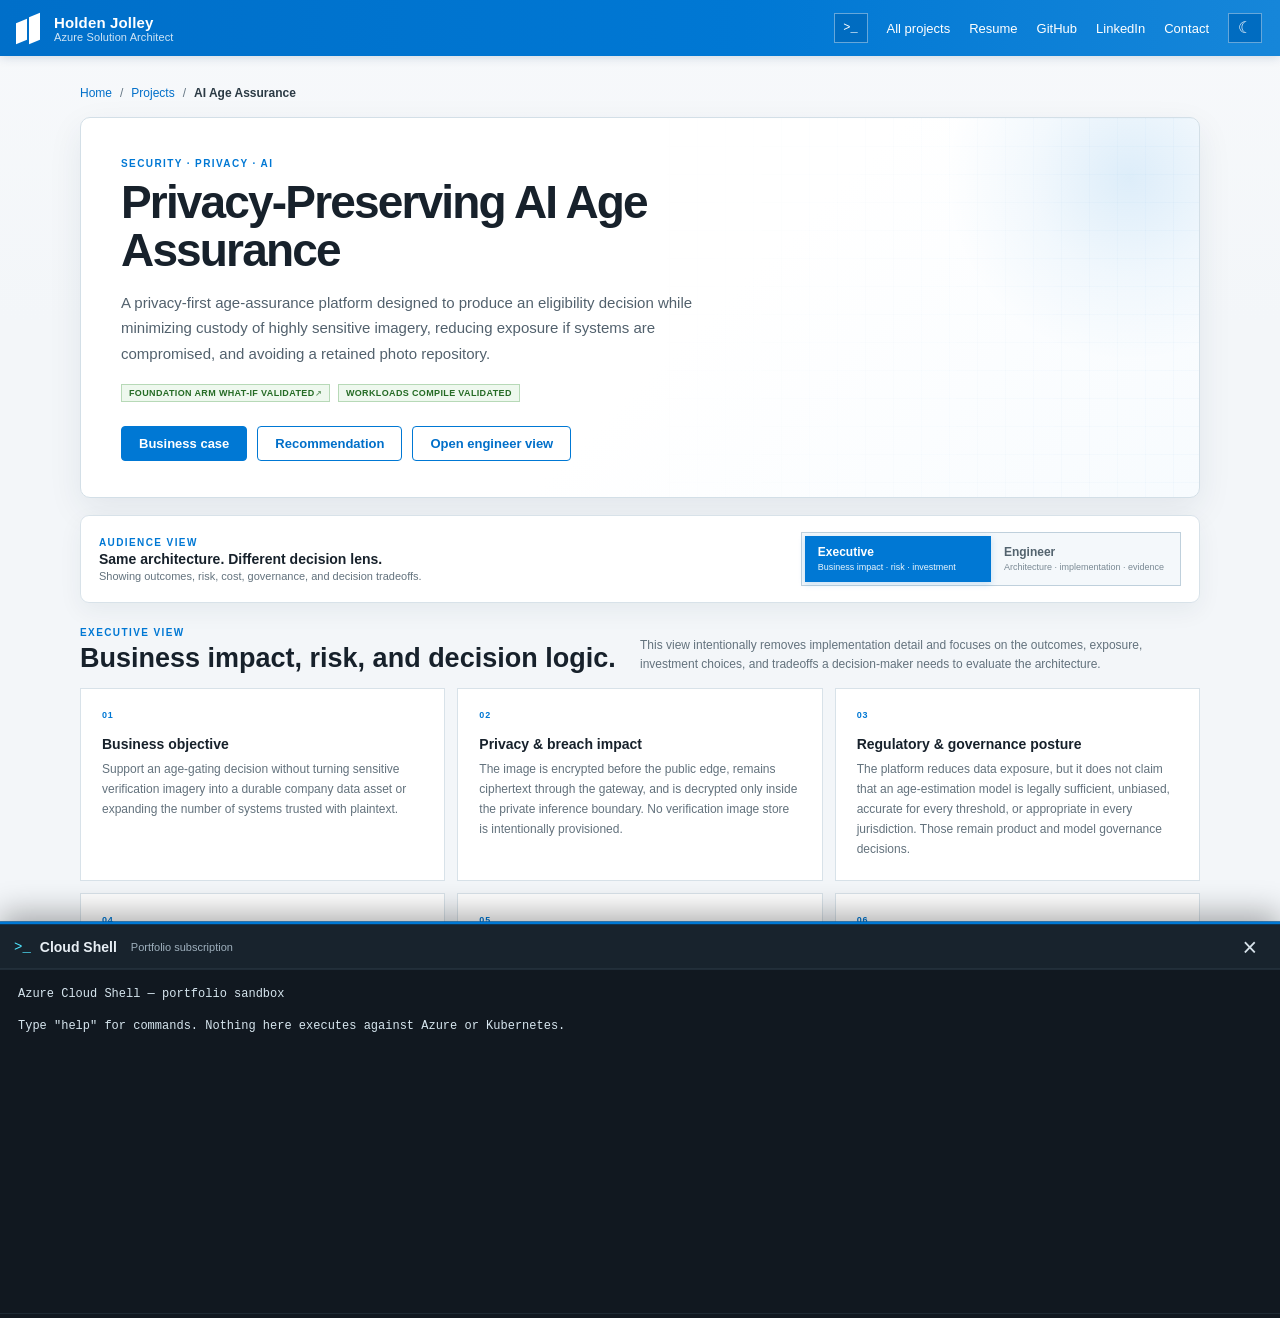
==== commit e44adca8: "fix(resume): show AZ-104 completed and refresh hosted PDF links" ====
--- a/projects/age-verification/index.html
+++ b/projects/age-verification/index.html
@@ -12,7 +12,7 @@
 <body>
   <header class="topbar">
     <div class="brand"><div class="azure-mark" aria-hidden="true"><span></span><span></span></div><div><div class="brand-title">Holden Jolley</div><div class="brand-subtitle">Azure Solution Architect</div></div></div>
-    <div class="top-actions"><a href="../../#projects">All projects</a><a href="../../resume.pdf">Resume</a><a href="https://github.com/HoldenJolley" target="_blank" rel="noreferrer">GitHub</a><a href="https://www.linkedin.com/in/holden-jolley/" target="_blank" rel="noreferrer">LinkedIn</a><a href="mailto:Jolleyholden@gmail.com">Contact</a></div>
+    <div class="top-actions"><a href="../../#projects">All projects</a><a href="../../resume.pdf?v=az104-completed-20261113">Resume</a><a href="https://github.com/HoldenJolley" target="_blank" rel="noreferrer">GitHub</a><a href="https://www.linkedin.com/in/holden-jolley/" target="_blank" rel="noreferrer">LinkedIn</a><a href="mailto:Jolleyholden@gmail.com">Contact</a></div>
   </header>
 
   <main class="content project-page">
--- a/styles.css
+++ b/styles.css
@@ -18,3 +18,5 @@
 @media(max-width:950px){.project-summary-strip{grid-template-columns:1fr}.project-toc{top:64px}.hero::after{opacity:.45}}
 @media(max-width:650px){.hero{border-radius:8px}.hero h1{font-size:34px}.hero-copy{font-size:15px}.hero-actions{flex-wrap:wrap}.project-card{padding:18px}.card-arch{padding:11px}.card-arch span{font-size:8px;padding:6px}.project-toc{position:static;margin-top:-10px}.hero-topology{grid-template-columns:1fr}.hero-topology i{transform:rotate(90deg);text-align:center}.project-summary-item{padding:16px}.contact-section{padding:20px}}
 @media(prefers-reduced-motion:reduce){html{scroll-behavior:auto}.project-card,.project-card::before,.project-card .arrow,.button,.nav-item,.capability,.decision-card,.flow-node,.top-actions a,.profile,.cloud-shell-trigger{transition:none!important}.project-card:hover,.button:hover,.nav-item:hover,.capability:hover,.decision-card:hover,.flow-node:hover,.profile:hover,.cloud-shell-trigger:hover{transform:none!important}}
+
+.credential-verify{color:#0078d4;text-decoration:none;font-weight:600;overflow-wrap:anywhere}.credential-verify:hover,.credential-verify:focus-visible{text-decoration:underline}
